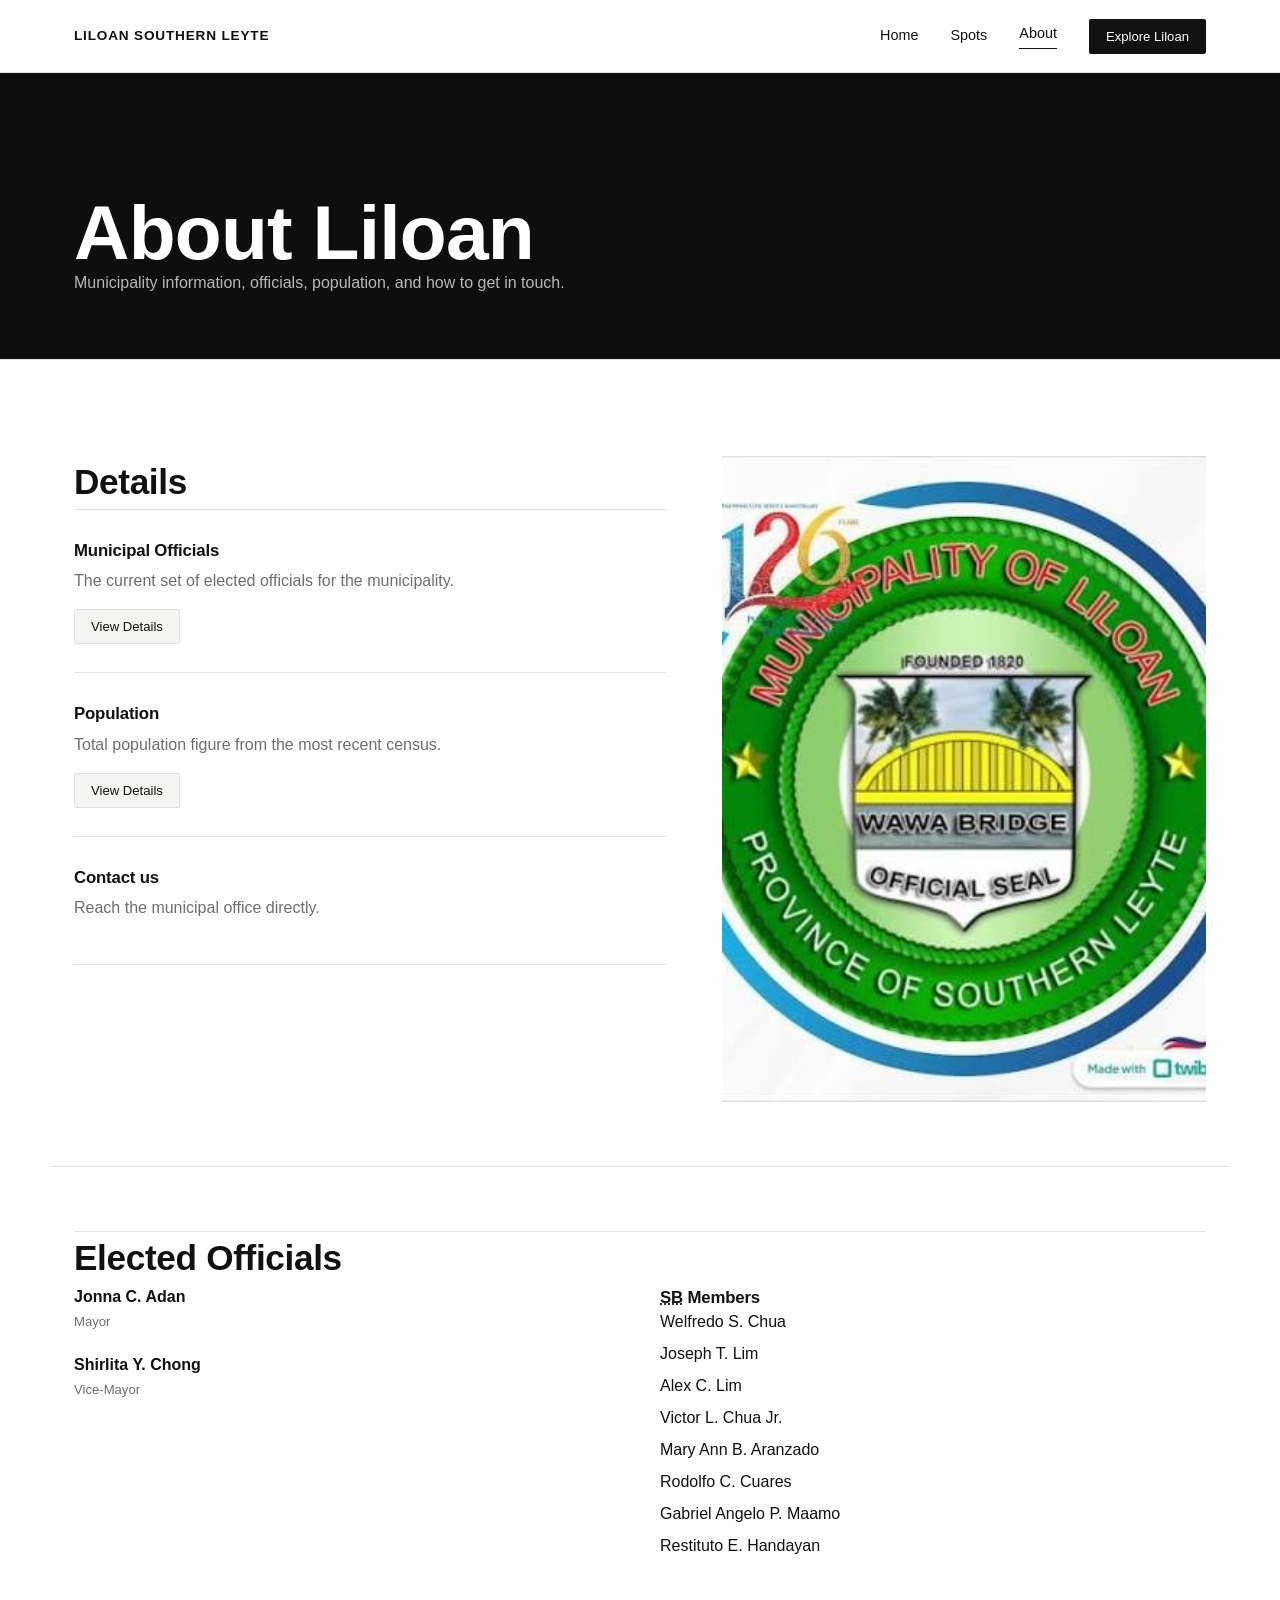
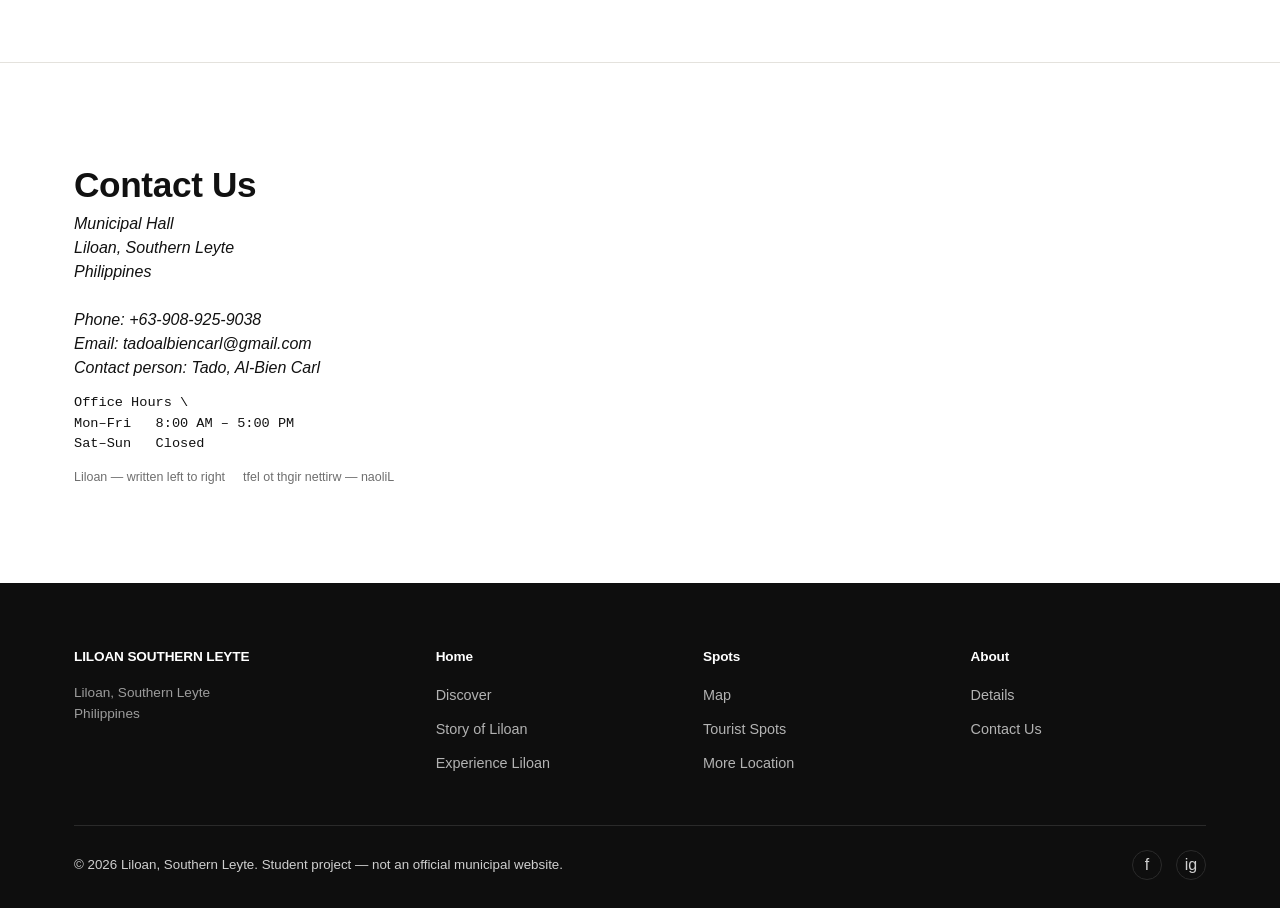
==== about.html @ d49d24f2 "Update About Page" ====
<!DOCTYPE html>
<html lang="en">
<head>
<meta charset="UTF-8">
<meta name="viewport" content="width=device-width, initial-scale=1.0">
<title>About — Liloan, Southern Leyte</title>
<link rel="icon" href="assets/icons/favicon.svg" type="image/svg+xml">
<link rel="stylesheet" href="css/style.css">
</head>
<body>

<header class="site-header">
  <div class="wrap">
    <a href="index.html" class="wordmark" title="Back to homepage">LILOAN SOUTHERN LEYTE</a>
    <button class="nav-toggle" id="navToggle" aria-label="Toggle menu" aria-expanded="false">
      <span></span><span></span><span></span>
    </button>
    <nav class="main-nav" id="mainNav">
      <a href="index.html" title="Home">Home</a>
      <a href="map.html" title="Spots">Spots</a>
      <a href="about.html" aria-current="page" title="About Liloan">About</a>
      <button class="btn btn-primary btn-sm" onclick="location.href='map.html'">Explore Liloan</button>
    </nav>
  </div>
</header>

<section class="page-hero">
  <div class="wrap">
    <h1>About Liloan</h1>
    <p>Municipality information, officials, population, and how to get in touch.</p>
  </div>
</section>

<!-- ============================= DETAILS ============================= -->
<section id="details">
  <div class="wrap about-intro">
    <div>
      <h2>Details</h2>

      <div class="about-choice">
        <h3>Municipal Officials</h3>
        <p>The current set of elected officials for the municipality.</p>
        <button class="btn btn-secondary btn-sm" data-panel-btn="officials">View Details</button>
      </div>

      <div class="about-choice">
        <h3>Population</h3>
        <p>Total population figure from the most recent census.</p>
        <button class="btn btn-secondary btn-sm" data-panel-btn="population">View Details</button>
      </div>

      <div class="about-choice">
        <h3><a href="#contact" title="Jump to contact section">Contact us</a></h3>
        <p>Reach the municipal office directly.</p>
      </div>
    </div>

    <!-- Municipal logo/photo placeholder — do not treat as final artwork -->
    <div class="about-photo">
      <img src="assets/images/about/Municipal_logo.jpg" alt="Municipal logo of Liloan, Southern Leyte" width="400" height="400">
    </div>
  </div>

  <!-- ---- Municipal Officials panel ---- -->
  <div class="wrap detail-panel is-visible" id="panel-officials">
    <hr class="divider" style="margin-top:0;">
    <h2>Elected Officials</h2>
    <div class="officials-grid">
      <div>
        <div class="official">
          <strong>Jonna C. Adan</strong>
          <span>Mayor</span>
        </div>
        <div class="official">
          <strong>Shirlita Y. Chong</strong>
          <span>Vice-Mayor</span>
        </div>
      </div>
      <div>
        <h3><abbr title="Sangguniang Bayan">SB</abbr> Members</h3>
        <ul class="sb-list">
          <li>Welfredo S. Chua</li>
          <li>Joseph T. Lim</li>
          <li>Alex C. Lim</li>
          <li>Victor L. Chua Jr.</li>
          <li>Mary Ann B. Aranzado</li>
          <li>Rodolfo C. Cuares</li>
          <li>Gabriel Angelo P. Maamo</li>
          <li>Restituto E. Handayan</li>
        </ul>
      </div>
    </div>
  </div>

  <!-- ---- Population panel ---- -->
  <div class="wrap detail-panel" id="panel-population">
    <hr class="divider" style="margin-top:0;">
    <h2>Population</h2>
    <table class="population-table">
      <thead>
        <tr><th>Figure</th><th>Value</th><th>Reference Year</th></tr>
      </thead>
      <tbody>
        <tr>
          <td><del>Total residents</del> <ins>Total population</ins></td>
          <td><strong>24,800</strong><sup>1</sup></td>
          <td><mark>2020 Census</mark></td>
        </tr>
      </tbody>
    </table>
    <p><small>1. Barangay-level breakdown to be added once supplied. Source: <cite>Philippine Statistics Authority</cite>.</small></p>
  </div>
</section>

<!-- ============================= CONTACT US ============================= -->
<section id="contact">
  <div class="wrap">
    <h2>Contact Us</h2>
    <div class="contact-grid">
      <div>
        <address>
          Municipal Hall<br>
          Liloan, Southern Leyte<br>
          Philippines<br><br>
          Phone: +63-908-925-9038<br>
          Email: tadoalbiencarl@gmail.com<br>
          Contact person: Tado, Al-Bien Carl
        </address>

        <pre class="office-hours">Office Hours \
Mon–Fri   8:00 AM – 5:00 PM
Sat–Sun   Closed</pre>

        <p class="bdo-demo">
          <bdo dir="ltr">Liloan — written left to right</bdo>
          <bdo dir="rtl">Liloan — written right to left</bdo>
        </p>
      </div>
    </div>
  </div>
</section>

<footer class="site-footer">
  <div class="wrap">
    <div class="footer-top">
      <div class="footer-brand">
        <h4>LILOAN SOUTHERN LEYTE</h4>
        <address>Liloan, Southern Leyte<br>Philippines</address>
      </div>
      <div>
        <h4>Home</h4>
        <ul>
          <li><a href="index.html#discover">Discover</a></li>
          <li><a href="index.html#story">Story of Liloan</a></li>
          <li><a href="index.html#experience">Experience Liloan</a></li>
        </ul>
      </div>
      <div>
        <h4>Spots</h4>
        <ul>
          <li><a href="map.html">Map</a></li>
          <li><a href="map.html#tourist-spots">Tourist Spots</a></li>
          <li><a href="map.html#must-visit">More Location</a></li>
        </ul>
      </div>
      <div>
        <h4>About</h4>
        <ul>
          <li><a href="about.html#details">Details</a></li>
          <li><a href="about.html#contact">Contact Us</a></li>
        </ul>
      </div>
    </div>
    <div class="footer-bottom">
      <small>&copy; 2026 Liloan, Southern Leyte. Student project — not an official municipal website.</small>
      <div class="social-row">
        <a href="https://facebook.com" target="_blank" title="Facebook (placeholder link)">f</a>
        <a href="https://instagram.com" target="_blank" title="Instagram (placeholder link)">ig</a>
      </div>
    </div>
  </div>
</footer>

<script>
  var navToggle = document.getElementById('navToggle');
  var mainNav = document.getElementById('mainNav');
  navToggle.addEventListener('click', function () {
    var open = mainNav.classList.toggle('is-open');
    navToggle.setAttribute('aria-expanded', open);
  });

  // Municipal Officials / Population buttons swap which panel is visible.
  var panels = {
    officials: document.getElementById('panel-officials'),
    population: document.getElementById('panel-population')
  };
  document.querySelectorAll('[data-panel-btn]').forEach(function (btn) {
    btn.addEventListener('click', function () {
      var target = btn.getAttribute('data-panel-btn');
      Object.keys(panels).forEach(function (key) {
        panels[key].classList.toggle('is-visible', key === target);
      });
      panels[target].scrollIntoView({ behavior: 'smooth', block: 'start' });
    });
  });
</script>
</body>
</html>
---- css/style.css ----
/* ==========================================================================
   LILOAN, SOUTHERN LEYTE — shared stylesheet
   One file used by index.html, map.html and about.html.
   ========================================================================== */

/* ---- Design tokens ------------------------------------------------------ */
:root {
  --ink: #111111;        /* primary text / black buttons */
  --ink-soft: #3a3a3a;    /* secondary headings on dark */
  --muted: #6e6e6e;       /* body copy on light */
  --paper: #ffffff;       /* page background */
  --panel: #f4f4f2;       /* soft light panel background */
  --line: #e4e2dd;        /* hairline borders/dividers */
  --dark: #0e0e0e;        /* footer / dark sections */
  --dark-line: #2a2a2a;   /* borders on dark sections */

  --font: -apple-system, "Segoe UI", "Helvetica Neue", Helvetica, Arial, sans-serif;

  --container: 1180px;
  --gap: 24px;
  --radius: 2px;
}

/* ---- Reset --------------------------------------------------------------- */
* { box-sizing: border-box; }
html { scroll-behavior: smooth; }
body {
  margin: 0;
  font-family: var(--font);
  color: var(--ink);
  background: var(--paper);
  line-height: 1.5;
  -webkit-font-smoothing: antialiased;
}
img { max-width: 100%; display: block; }
a { color: inherit; text-decoration: none; }
ul { list-style: none; margin: 0; padding: 0; }
button { font-family: inherit; cursor: pointer; }

.wrap {
  max-width: var(--container);
  margin: 0 auto;
  padding: 0 24px;
}

/* ---- Typography ----------------------------------------------------------- */
h1, h2, h3, h4, h5, h6 { margin: 0; font-weight: 700; letter-spacing: -0.01em; }
h1 { font-size: clamp(2.6rem, 6vw, 5rem); line-height: 1.02; }
h2 { font-size: clamp(1.6rem, 3vw, 2.2rem); }
h3 { font-size: 1.05rem; }
p { margin: 0 0 1em; color: var(--muted); }
p:last-child { margin-bottom: 0; }
.eyebrow { font-size: 0.8rem; color: var(--muted); margin: 0 0 6px; }

/* ---- Buttons --------------------------------------------------------------- */
.btn {
  display: inline-flex;
  align-items: center;
  justify-content: center;
  padding: 12px 22px;
  font-size: 0.9rem;
  border-radius: var(--radius);
  border: 1px solid var(--ink);
  background: none;
  transition: opacity 0.2s ease, transform 0.15s ease;
}
.btn:hover { opacity: 0.75; }
.btn:active { transform: scale(0.98); }
.btn-primary { background: var(--ink); color: var(--paper); }
.btn-secondary { background: var(--panel); color: var(--ink); border-color: var(--line); }
.btn-outline { background: transparent; color: var(--paper); border-color: var(--paper); }
.btn-sm { padding: 9px 16px; font-size: 0.82rem; }

/* ---- Header / nav ----------------------------------------------------------- */
.site-header {
  position: sticky;
  top: 0;
  z-index: 50;
  background: rgba(255, 255, 255, 0.92);
  backdrop-filter: blur(6px);
  border-bottom: 1px solid var(--line);
}
.site-header .wrap {
  display: flex;
  align-items: center;
  justify-content: space-between;
  height: 72px;
}
.wordmark {
  font-size: 0.85rem;
  font-weight: 700;
  letter-spacing: 0.06em;
}
.main-nav { display: flex; align-items: center; gap: 32px; }
.main-nav a { font-size: 0.9rem; }
.main-nav a[aria-current="page"] { border-bottom: 1px solid var(--ink); padding-bottom: 3px; }
.nav-toggle {
  display: none;
  border: none;
  background: none;
  padding: 6px;
}
.nav-toggle span {
  display: block;
  width: 22px;
  height: 2px;
  background: var(--ink);
  margin: 5px 0;
}

/* ---- Hero (Home) ------------------------------------------------------------- */
.hero {
  position: relative;
  height: 86vh;
  min-height: 460px;
  overflow: hidden;
  background: #d8d5cc;
}
.hero picture, .hero img {
  width: 100%;
  height: 100%;
  object-fit: cover;
  animation: hero-pan 18s ease-in-out infinite alternate;
}
@keyframes hero-pan {
  from { transform: scale(1.04) translate(0, 0); }
  to   { transform: scale(1.12) translate(-1.5%, -1%); }
}
@media (prefers-reduced-motion: reduce) {
  .hero img { animation: none; }
}
.hero-copy {
  position: absolute;
  left: 0;
  right: 0;
  bottom: 48px;
  padding: 0 24px;
}
.hero-copy h1 {
  color: #111;
  text-shadow: 0 2px 24px rgba(255, 255, 255, 0.35);
}
.hero-hall-note {
  color: var(--muted);
  font-size: 0.8rem;
  margin-top: 8px;
}

/* ---- Section spacing --------------------------------------------------------- */
section { padding: 96px 0; }
section + section { border-top: 1px solid var(--line); }
.section-head { margin-bottom: 48px; max-width: 640px; }

/* ---- Discover Liloan (independent galleries) ---------------------------------- */
.discover-grid {
  display: grid;
  grid-template-columns: repeat(3, 1fr);
  gap: var(--gap);
}
.gallery {
  display: flex;
  flex-direction: column;
}
.gallery-frame {
  position: relative;
  aspect-ratio: 4 / 5;
  overflow: hidden;
  background: var(--panel);
}
.gallery-frame img {
  position: absolute;
  inset: 0;
  width: 100%;
  height: 100%;
  object-fit: cover;
  opacity: 0;
  transition: opacity 0.6s ease;
}
.gallery-frame img.is-active { opacity: 1; }
.gallery h3 { margin-top: 16px; }
.gallery p { margin-top: 4px; font-size: 0.92rem; }

/* ---- Story of Liloan ------------------------------------------------------------ */
.story-grid {
  display: grid;
  grid-template-columns: 1fr 1fr;
  gap: 64px;
  align-items: center;
}
.story-photo { aspect-ratio: 4 / 5; overflow: hidden; background: var(--panel); }
.story-photo a { display: block; width: 100%; height: 100%; }
.story-photo img { width: 100%; height: 100%; object-fit: cover; transition: transform 0.5s ease; }
.story-photo a:hover img { transform: scale(1.05); }
#story p a { text-decoration: underline; text-underline-offset: 3px; white-space: nowrap; }
#story p a:hover { color: var(--muted); }

/* ---- Experience Liloan (crossfade + hover zoom) --------------------------------- */
.experience-grid {
  display: grid;
  grid-template-columns: 1fr 1fr;
  gap: var(--gap);
}
.experience-card { display: flex; flex-direction: column; }
.experience-frame {
  position: relative;
  aspect-ratio: 5 / 4;
  overflow: hidden;
  background: var(--panel);
}
.experience-frame img {
  position: absolute;
  inset: 0;
  width: 100%;
  height: 100%;
  object-fit: cover;
  opacity: 0;
  transition: opacity 1.2s ease, transform 0.5s ease;
}
.experience-frame img.is-active { opacity: 1; }
.experience-frame:hover img.is-active { transform: scale(1.06); }
.experience-card h3 { margin-top: 16px; }
.experience-card p { margin-top: 4px; font-size: 0.92rem; }

/* ---- Voices of Liloan -------------------------------------------------------------- */
.voices-grid {
  display: grid;
  grid-template-columns: repeat(3, 1fr);
  gap: var(--gap);
}
.voice-card {
  padding: 28px;
  background: var(--panel);
  display: flex;
  flex-direction: column;
  gap: 16px;
}
.voice-card blockquote { margin: 0; font-size: 1.1rem; }
.voice-meta { display: flex; align-items: center; gap: 10px; }
.voice-meta .dot {
  width: 34px; height: 34px; border-radius: 50%;
  background: var(--ink); flex-shrink: 0;
}
.voice-meta strong { display: block; font-size: 0.85rem; }
.voice-meta span { font-size: 0.78rem; color: var(--muted); }

/* ---- Final CTA -------------------------------------------------------------------- */
.cta {
  background: var(--panel);
  display: flex;
  align-items: center;
  justify-content: space-between;
  gap: 24px;
  flex-wrap: wrap;
}
.cta-actions { display: flex; gap: 12px; }

/* ---- Footer ------------------------------------------------------------------------ */
.site-footer {
  background: var(--dark);
  color: #cfcfcf;
  padding: 64px 0 28px;
}
.footer-top {
  display: grid;
  grid-template-columns: 1.4fr repeat(3, 1fr);
  gap: 32px;
  padding-bottom: 40px;
  border-bottom: 1px solid var(--dark-line);
}
.footer-top h4 { color: #fff; font-size: 0.85rem; margin-bottom: 16px; }
.footer-top ul li { margin-bottom: 10px; }
.footer-top a { color: #b3b3b3; font-size: 0.9rem; }
.footer-top a:hover { color: #fff; }
.footer-brand address { font-style: normal; color: #9c9c9c; font-size: 0.85rem; }
.footer-bottom {
  display: flex;
  align-items: center;
  justify-content: space-between;
  padding-top: 24px;
  flex-wrap: wrap;
  gap: 12px;
}
.social-row { display: flex; gap: 14px; }
.social-row a {
  width: 30px; height: 30px;
  border: 1px solid var(--dark-line);
  border-radius: 50%;
  display: flex; align-items: center; justify-content: center;
}
.flag-credit { display: inline-flex; align-items: center; gap: 6px; }
.flag-credit img { width: 16px; height: auto; border: 1px solid var(--dark-line); }

/* ---- Page hero banner (Map / About) -------------------------------------------------- */
.page-hero {
  position: relative;
  padding: 120px 0 64px;
  background: var(--dark);
  color: #fff;
}
.page-hero p { color: #b8b8b8; max-width: 560px; }

/* ---- Interactive hometown image map ---------------------------------------------------- */
.map-figure {
  position: relative;
  max-width: 900px;
  margin: 0 auto;
  background: var(--panel);
}
.map-figure img { width: 100%; height: auto; }
.map-figure area { cursor: pointer; }

/* Black location-pin icon (teardrop with a white center dot),
   drawn as an inline SVG data-URI so no extra image file is
   needed. Anchored so the TIP of the pin sits exactly on the
   left/top percentage coordinate set inline on each pin in map.html. */
.map-pin {
  position: absolute;
  width: 22px;
  height: 30px;
  transform: translate(-50%, -100%);
  background-image: url("data:image/svg+xml;utf8,<svg xmlns='http://www.w3.org/2000/svg' viewBox='0 0 24 32'><path d='M12 0C5.4 0 0 5.4 0 12c0 8.5 12 20 12 20s12-11.5 12-20C24 5.4 18.6 0 12 0z' fill='%23111111'/><circle cx='12' cy='12' r='4.5' fill='%23ffffff'/></svg>");
  background-repeat: no-repeat;
  background-size: contain;
  pointer-events: none; /* clicks/hover pass through to the real <area> hotspot */
  transition: transform 0.15s ease;
  filter: drop-shadow(0 1px 1px rgba(0,0,0,0.25));
}
/* Pin "lifts" slightly while its matching <area> is hovered. */
.map-pin.is-active {
  transform: translate(-50%, -100%) scale(1.2);
}

/* The browser's own default focus outline on an <area> is a thin
   dark line, which disappears when it lands on top of our solid
   black pin icon. Override it with a color that stays visible no
   matter what it's sitting on — this is what shows when you Tab
   through the map. */
#liloan-map area:focus {
  outline: 3px solid #ff3b30;
  outline-offset: 1px;
}

/* Floating hover card: follows the cursor, shows the spot's
   photo with its name printed directly on the image (bottom
   caption bar) instead of a plain text bubble. */
.map-tip {
  position: fixed;
  left: 0;
  top: 0;
  pointer-events: none;
  transform: translate(-50%, -130%) scale(0.96);
  opacity: 0;
  transition: opacity 0.15s ease, transform 0.15s ease;
  z-index: 60;
}
.map-tip.is-visible {
  opacity: 1;
  transform: translate(-50%, -140%) scale(1);
}
.map-tip-photo {
  position: relative;
  width: 180px;
  aspect-ratio: 4 / 3;
  overflow: hidden;
  background: var(--paper);
  border: 1px solid var(--ink);
}
.map-tip-photo img {
  width: 100%;
  height: 100%;
  object-fit: cover;
  display: block;
}
.map-tip-name {
  position: absolute;
  left: 0;
  right: 0;
  bottom: 0;
  padding: 8px 10px;
  background: rgba(17, 17, 17, 0.82);
  color: #fff;
  font-size: 0.72rem;
  font-weight: 600;
  letter-spacing: 0.04em;
  text-transform: uppercase;
  line-height: 1.3;
}
/* No real "hover" on touch devices — hide the card there so it
   doesn't get stuck on screen after a tap. */
@media (hover: none) {
  .map-tip { display: none; }
}

.map-hint { text-align: center; font-size: 0.82rem; color: var(--muted); margin-top: 16px; }

/* ---- Tourist spot list (alternating rows) ------------------------------------------------ */
.spot-row {
  display: grid;
  grid-template-columns: 1fr 1fr;
  gap: 48px;
  align-items: center;
  padding: 48px 0;
}
.spot-row:not(:first-child) { border-top: 1px solid var(--line); }
.spot-row:nth-child(even) .spot-photo { order: 2; }
.spot-photo { aspect-ratio: 4 / 3; overflow: hidden; background: var(--panel); }
.spot-photo img { width: 100%; height: 100%; object-fit: cover; }
.spot-actions { display: flex; gap: 10px; margin-top: 20px; }

/* Plain hover zoom on the existing spot photos — no extra markup, just a
   subtle scale-up on the image that's already there in each row. */
.spot-photo img { transition: transform 0.5s ease; }
.spot-photo:hover img { transform: scale(1.06); }

/* ---- Must-visit waveform showcase -----------------------------------------------------
   Center-alignment technique: .wave-track is a flex row with align-items:center, so every
   .wave-item shares the same horizontal centerline automatically regardless of its own
   height — flexbox centers each child on the cross-axis independently of the others.
   Changing --wave-h (height) never moves that shared center. The idle "breathing" motion
   and the hover/focus/tap expansion both use `transform`, which never affects layout, so
   they can never shift the centerline either — only scale visually around it. */
.waveform { padding: 8px 0 4px; }
.wave-track {
  display: flex;
  align-items: center;         /* <- the shared centerline */
  justify-content: center;
  gap: 14px;
  height: 340px;
  padding: 0 4px;
}
.wave-item {
  position: relative;
  flex: 0 1 17%;
  min-width: 70px;
  height: calc(var(--wave-h, 0.6) * 100%);
  border: none;
  padding: 0;
  border-radius: 10px;
  overflow: hidden;
  cursor: pointer;
  background: var(--panel);
  transform: scaleY(1);
  transform-origin: center;    /* grows/shrinks around its own center, never the bottom */
  box-shadow: 0 6px 20px rgba(0, 0, 0, 0.08);
  transition: flex-basis 0.55s cubic-bezier(0.22, 1, 0.36, 1),
              transform 0.45s cubic-bezier(0.22, 1, 0.36, 1),
              box-shadow 0.45s ease;
  animation: wave-breathe 7s ease-in-out infinite;
  animation-delay: var(--wave-delay, 0s);
}
.wave-item img {
  width: 100%;
  height: 100%;
  object-fit: cover;
  display: block;
}

/* Idle "living waveform" motion — purely visual (transform), centerline never moves. */
@keyframes wave-breathe {
  0%, 100% { transform: scaleY(1); }
  50%      { transform: scaleY(1.07); }
}

/* Hover / keyboard focus / tap: the target item widens and its own animation pauses
   so the interactive state reads clearly; the rest of the row recedes slightly. */
.wave-track.has-active .wave-item {
  animation-play-state: paused;
  transform: scaleY(0.92);
  opacity: 0.55;
}
.wave-item.is-active {
  flex-basis: 40%;
  transform: scaleY(1.05) !important;
  opacity: 1 !important;
  box-shadow: 0 14px 34px rgba(0, 0, 0, 0.22);
  z-index: 2;
}

/* Details panel — overlaid on the photo, not a separate block, so the image stays the
   main visual focus. Fades/moves in only for the active item. */
.wave-caption {
  position: absolute;
  left: 0; right: 0; bottom: 0;
  display: flex;
  flex-direction: column;
  gap: 4px;
  padding: 18px 16px 16px;
  background: linear-gradient(to top, rgba(0, 0, 0, 0.82), rgba(0, 0, 0, 0));
  color: #fff;
  text-align: left;
  opacity: 0;
  transform: translateY(10px);
  transition: opacity 0.35s ease, transform 0.35s ease;
  pointer-events: none;
}
.wave-item.is-active .wave-caption {
  opacity: 1;
  transform: translateY(0);
}
.wave-caption strong { font-size: 0.95rem; line-height: 1.25; }
.wave-caption .wave-desc { font-size: 0.78rem; color: #e6e6e3; line-height: 1.4; }
.wave-caption .wave-location { font-size: 0.75rem; color: #cfcfca; }

@media (prefers-reduced-motion: reduce) {
  .wave-item { animation: none; }
}

@media (max-width: 960px) {
  .wave-track { height: 260px; gap: 10px; }
  .wave-item.is-active { flex-basis: 55%; }
}
@media (max-width: 680px) {
  .wave-track {
    height: 220px;
    overflow-x: auto;
    justify-content: flex-start;
    scroll-snap-type: x proximity;
    padding: 0 12px;
  }
  .wave-item { flex: 0 0 30%; min-width: 90px; scroll-snap-align: center; }
  .wave-item.is-active { flex: 0 0 62%; }
  .wave-caption strong { font-size: 0.85rem; }
  .wave-caption .wave-desc { display: none; } /* keep the mobile card compact */
}

/* ---- About page ---------------------------------------------------------------------------- */
.about-intro {
  display: grid;
  grid-template-columns: 1.1fr 0.9fr;
  gap: 56px;
  align-items: start;
}
.about-choice { padding: 28px 0; border-top: 1px solid var(--line); }
.about-choice:last-of-type { border-bottom: 1px solid var(--line); }
.about-choice h3 { margin-bottom: 6px; }
.about-choice p { margin-bottom: 16px; }
.about-photo { aspect-ratio: 3 / 4; overflow: hidden; background: var(--panel); }
.about-photo img { width: 100%; height: 100%; object-fit: cover; }

.detail-panel {
  margin-top: 64px;
  padding-top: 64px;
  border-top: 1px solid var(--line);
  display: none;
}
.detail-panel.is-visible { display: block; }

.officials-grid {
  display: grid;
  grid-template-columns: 1fr 1fr;
  gap: 40px;
}
.official { margin-bottom: 20px; }
.official strong { display: block; }
.official span { font-size: 0.82rem; color: var(--muted); }
.sb-list li { margin-bottom: 8px; }

table.population-table {
  width: 100%;
  border-collapse: collapse;
  margin-top: 24px;
}
.population-table th, .population-table td {
  text-align: left;
  padding: 12px 8px;
  border-bottom: 1px solid var(--line);
  font-size: 0.92rem;
}
.population-table th { color: var(--muted); font-weight: 600; font-size: 0.8rem; }

.contact-grid {
  display: grid;
  grid-template-columns: 1fr 1fr;
  gap: 48px;
}
.contact-form { display: grid; gap: 14px; }
.contact-form input, .contact-form textarea {
  width: 100%;
  padding: 12px 14px;
  border: 1px solid var(--line);
  border-radius: var(--radius);
  font-family: inherit;
  font-size: 0.9rem;
}
.contact-form label { font-size: 0.82rem; color: var(--muted); display: block; margin-bottom: 4px; }
pre.office-hours {
  padding: 0px;
  font-size: 0.85rem;
  font-family: "SFMono-Regular", Consolas, monospace;
  overflow-x: auto;
}
.bdo-demo { font-size: 0.78rem; color: var(--muted); display: flex; gap: 18px; margin-top: 10px; }

/* ---- Utility --------------------------------------------------------------------------------- */
hr.divider { border: none; border-top: 1px solid var(--line); margin: 64px 0 0; }
.text-center { text-align: center; }

/* ---- Responsive ------------------------------------------------------------------------------- */
@media (max-width: 960px) {
  .discover-grid, .voices-grid { grid-template-columns: 1fr 1fr; }
  .story-grid, .experience-grid, .about-intro, .contact-grid, .officials-grid {
    grid-template-columns: 1fr;
  }
  .spot-row { grid-template-columns: 1fr; }
  .spot-row:nth-child(even) .spot-photo { order: 0; }
  .footer-top { grid-template-columns: 1fr 1fr; }
}
@media (max-width: 680px) {
  .main-nav { position: fixed; inset: 72px 0 0 0; background: var(--paper); flex-direction: column; align-items: flex-start; padding: 24px; gap: 20px; transform: translateX(100%); transition: transform 0.25s ease; }
  .main-nav.is-open { transform: translateX(0); }
  .nav-toggle { display: block; }
  .discover-grid, .voices-grid { grid-template-columns: 1fr; }
  section { padding: 64px 0; }
  .footer-top { grid-template-columns: 1fr; gap: 28px; }
  .cta { flex-direction: column; align-items: flex-start; }
}
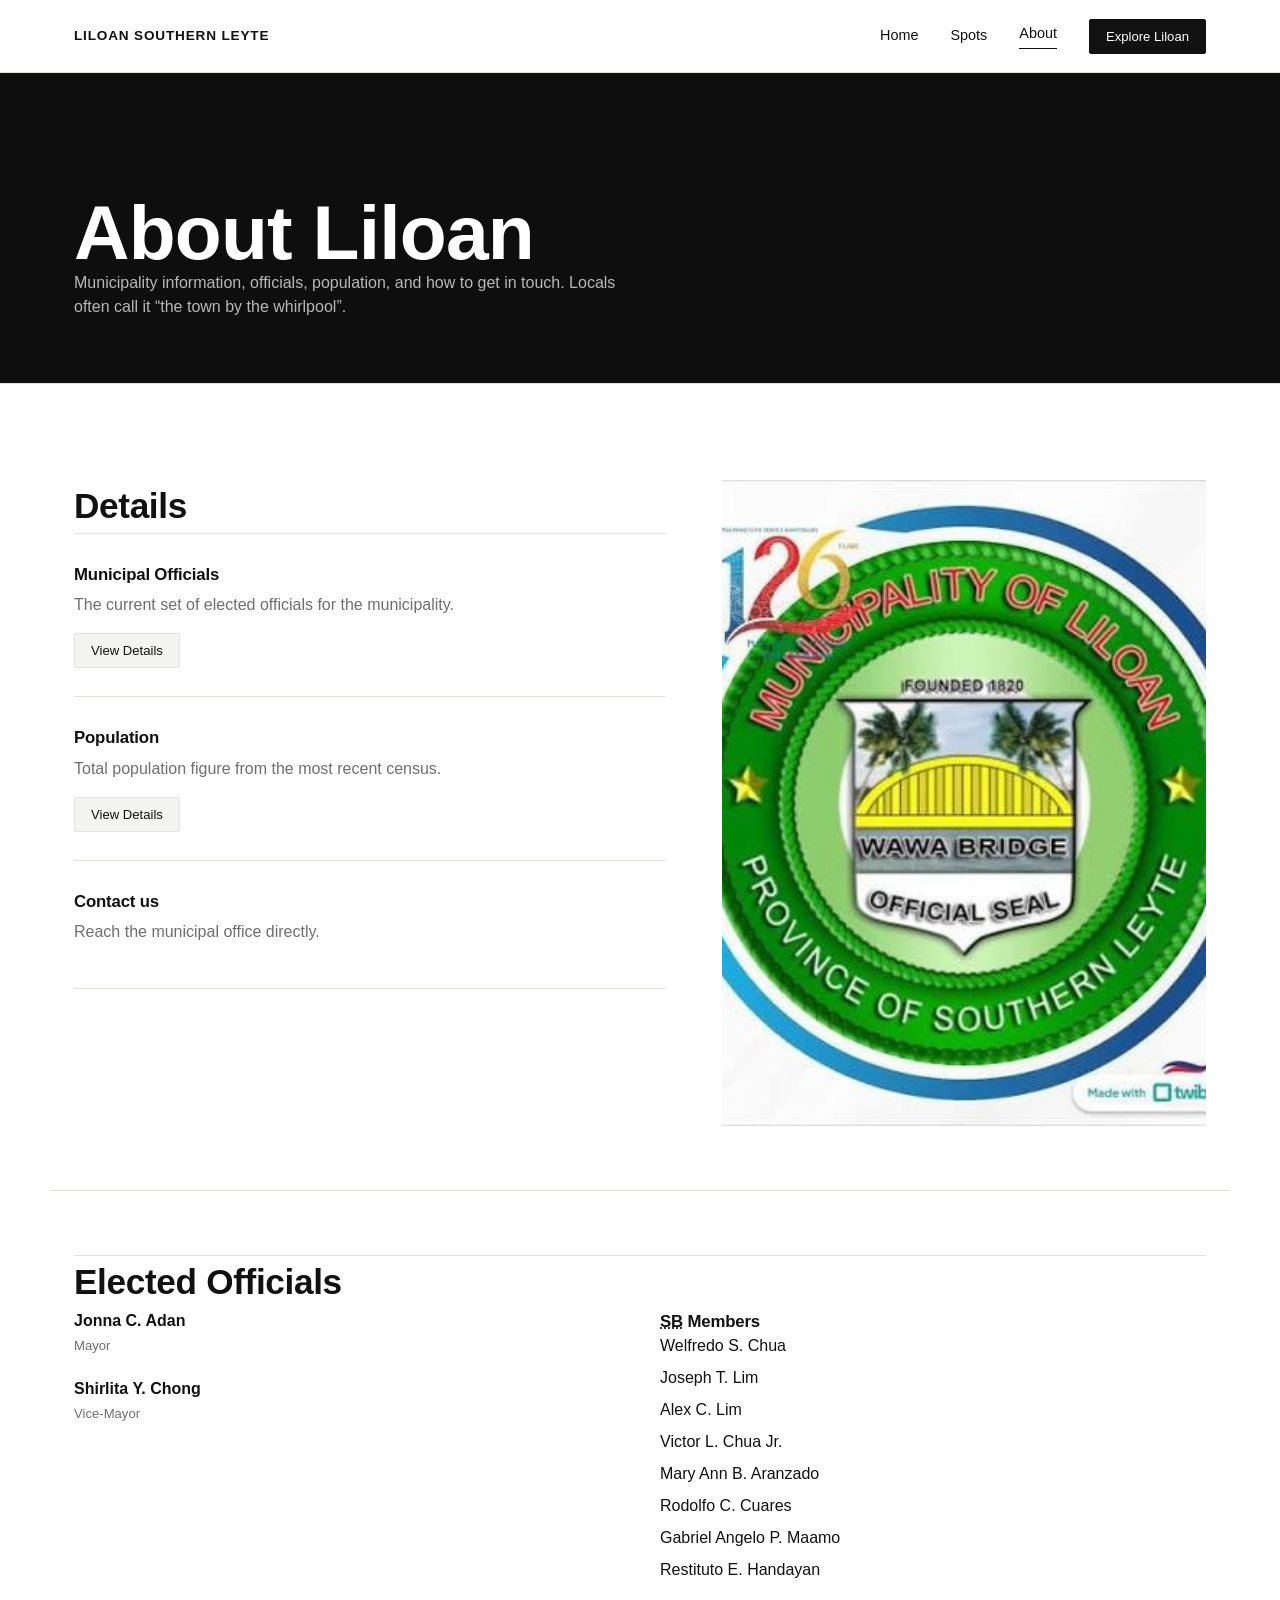
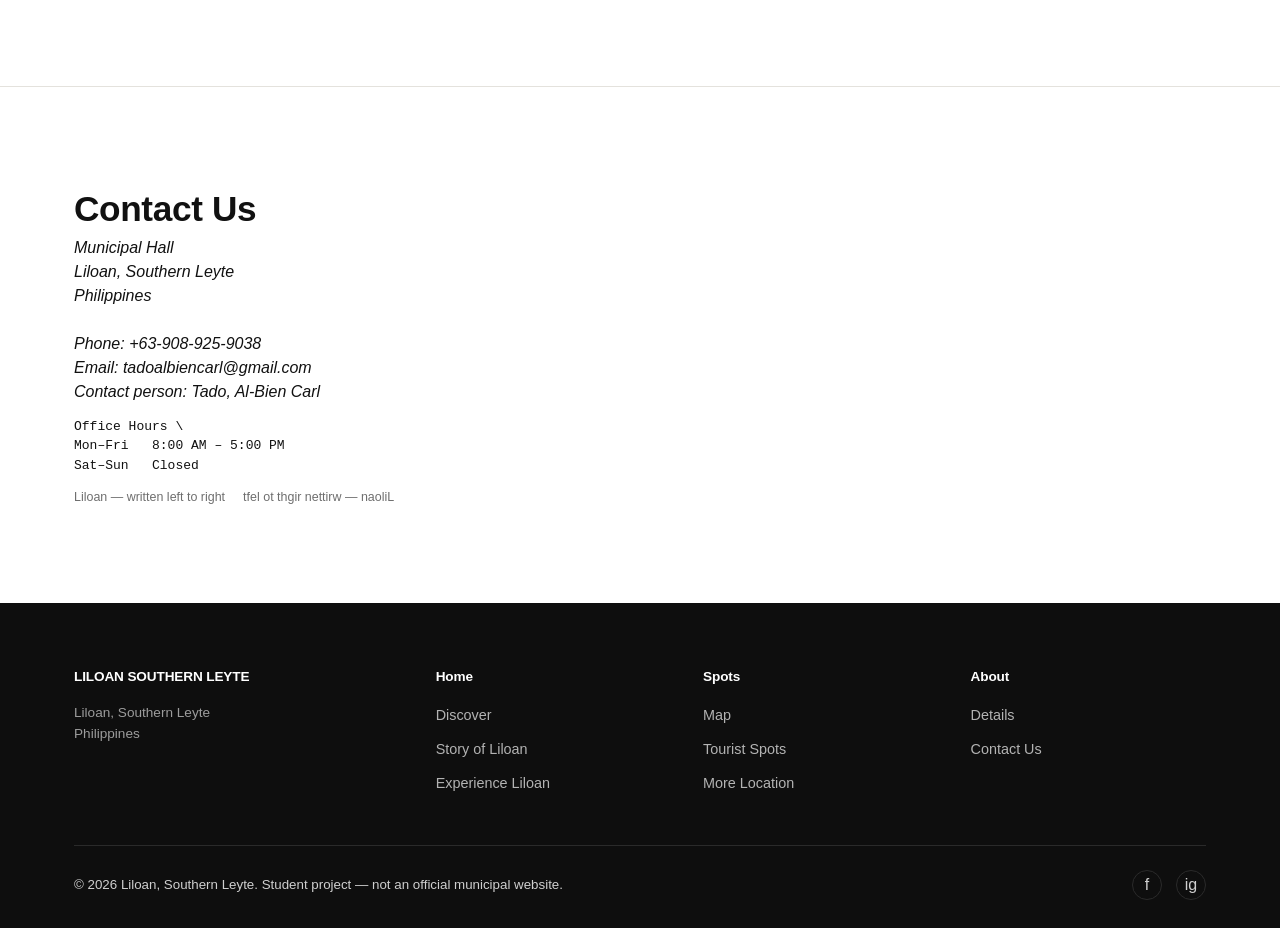
==== commit fd99fa2c: "Updated Webpage" ====
--- a/about.html
+++ b/about.html
@@ -27,8 +27,7 @@
 <section class="page-hero">
   <div class="wrap">
     <h1>About Liloan</h1>
-    <p>Municipality information, officials, population, and how to get in touch.</p>
-  </div>
+<p>Municipality information, officials, population, and how to get in touch. Locals often call it <q>the town by the whirlpool</q>.</p>  </div>
 </section>
 
 <!-- ============================= DETAILS ============================= -->
--- a/css/style.css
+++ b/css/style.css
@@ -568,26 +568,42 @@
 }
 .population-table th { color: var(--muted); font-weight: 600; font-size: 0.8rem; }
 
-.contact-grid {
-  display: grid;
-  grid-template-columns: 1fr 1fr;
-  gap: 48px;
-}
-.contact-form { display: grid; gap: 14px; }
-.contact-form input, .contact-form textarea {
-  width: 100%;
-  padding: 12px 14px;
-  border: 1px solid var(--line);
-  border-radius: var(--radius);
+/* Contact Us — horizontal layout */
+.contact-grid--horizontal {
+  display: flex;
+  flex-wrap: wrap;
+  gap: 2.5rem;
+  align-items: flex-start;
+}
+
+.contact-grid--horizontal .contact-col {
+  flex: 1 1 220px; /* each column grows/shrinks, wraps below ~220px */
+}
+
+.contact-grid--horizontal .contact-col h3 {
+  margin: 0 0 0.5rem;
+  font-size: 1rem;
+  text-transform: uppercase;
+  letter-spacing: 0.03em;
+}
+
+.contact-grid--horizontal address {
+  font-style: italic;
+  line-height: 1.6;
+}
+
+.contact-grid--horizontal .office-hours {
   font-family: inherit;
-  font-size: 0.9rem;
-}
-.contact-form label { font-size: 0.82rem; color: var(--muted); display: block; margin-bottom: 4px; }
-pre.office-hours {
-  padding: 0px;
-  font-size: 0.85rem;
-  font-family: "SFMono-Regular", Consolas, monospace;
-  overflow-x: auto;
+  white-space: pre-line;
+  margin: 0;
+}
+
+/* Stack back to vertical on small screens */
+@media (max-width: 600px) {
+  .contact-grid--horizontal {
+    flex-direction: column;
+    gap: 1.5rem;
+  }
 }
 .bdo-demo { font-size: 0.78rem; color: var(--muted); display: flex; gap: 18px; margin-top: 10px; }
 
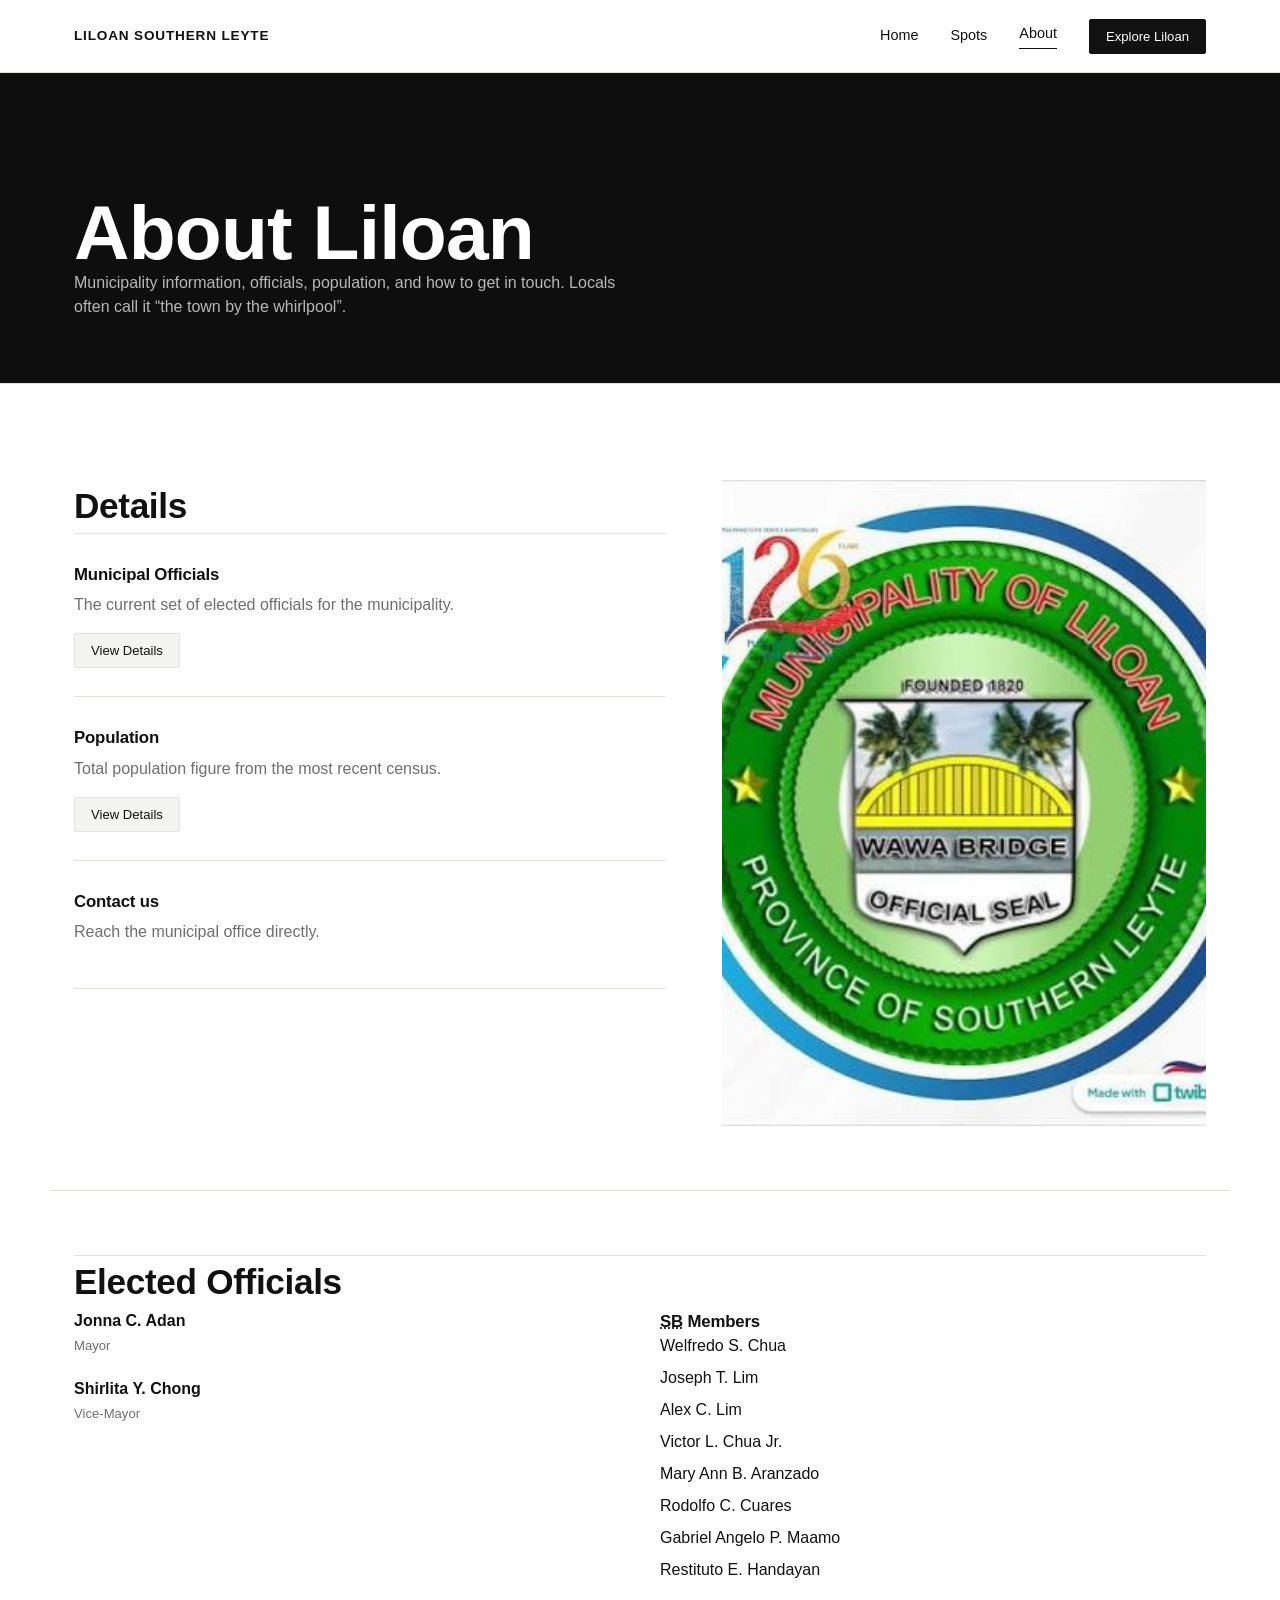
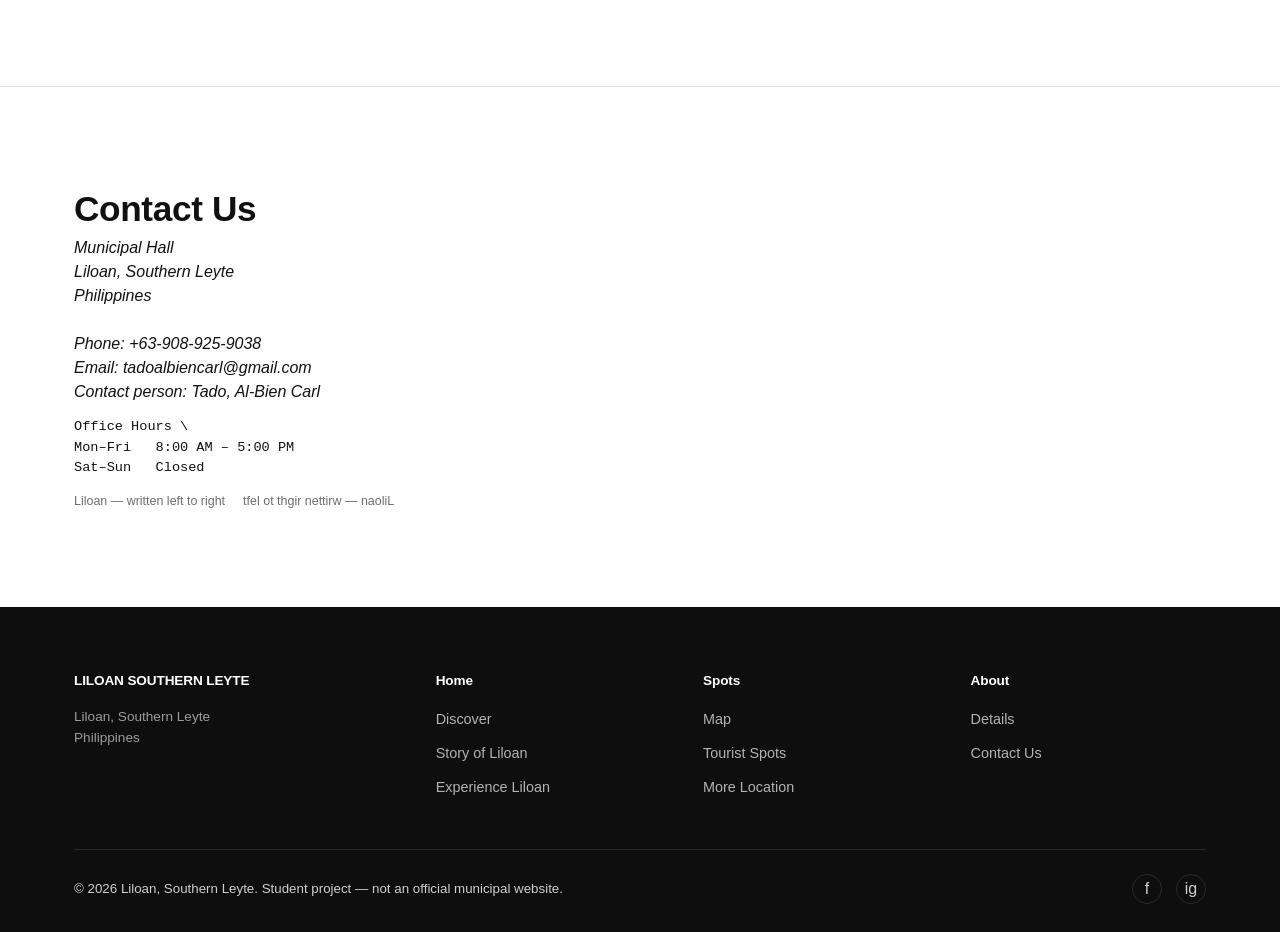
==== commit 89b127ec: "Updated Website" ====
--- a/about.html
+++ b/about.html
@@ -107,8 +107,7 @@
         </tr>
       </tbody>
     </table>
-    <p><small>1. Barangay-level breakdown to be added once supplied. Source: <cite>Philippine Statistics Authority</cite>.</small></p>
-  </div>
+<p title="Note on population data source"><small>1. Barangay-level breakdown to be added once supplied. Source: Philippine Statistics Authority.</small></p>  </div>
 </section>
 
 <!-- ============================= CONTACT US ============================= -->
--- a/css/style.css
+++ b/css/style.css
@@ -568,42 +568,26 @@
 }
 .population-table th { color: var(--muted); font-weight: 600; font-size: 0.8rem; }
 
-/* Contact Us — horizontal layout */
-.contact-grid--horizontal {
-  display: flex;
-  flex-wrap: wrap;
-  gap: 2.5rem;
-  align-items: flex-start;
-}
-
-.contact-grid--horizontal .contact-col {
-  flex: 1 1 220px; /* each column grows/shrinks, wraps below ~220px */
-}
-
-.contact-grid--horizontal .contact-col h3 {
-  margin: 0 0 0.5rem;
-  font-size: 1rem;
-  text-transform: uppercase;
-  letter-spacing: 0.03em;
-}
-
-.contact-grid--horizontal address {
-  font-style: italic;
-  line-height: 1.6;
-}
-
-.contact-grid--horizontal .office-hours {
+.contact-grid {
+  display: grid;
+  grid-template-columns: 1fr 1fr;
+  gap: 48px;
+}
+.contact-form { display: grid; gap: 14px; }
+.contact-form input, .contact-form textarea {
+  width: 100%;
+  padding: 12px 14px;
+  border: 1px solid var(--line);
+  border-radius: var(--radius);
   font-family: inherit;
-  white-space: pre-line;
-  margin: 0;
-}
-
-/* Stack back to vertical on small screens */
-@media (max-width: 600px) {
-  .contact-grid--horizontal {
-    flex-direction: column;
-    gap: 1.5rem;
-  }
+  font-size: 0.9rem;
+}
+.contact-form label { font-size: 0.82rem; color: var(--muted); display: block; margin-bottom: 4px; }
+pre.office-hours {
+  padding: 0px;
+  font-size: 0.85rem;
+  font-family: "SFMono-Regular", Consolas, monospace;
+  overflow-x: auto;
 }
 .bdo-demo { font-size: 0.78rem; color: var(--muted); display: flex; gap: 18px; margin-top: 10px; }
 
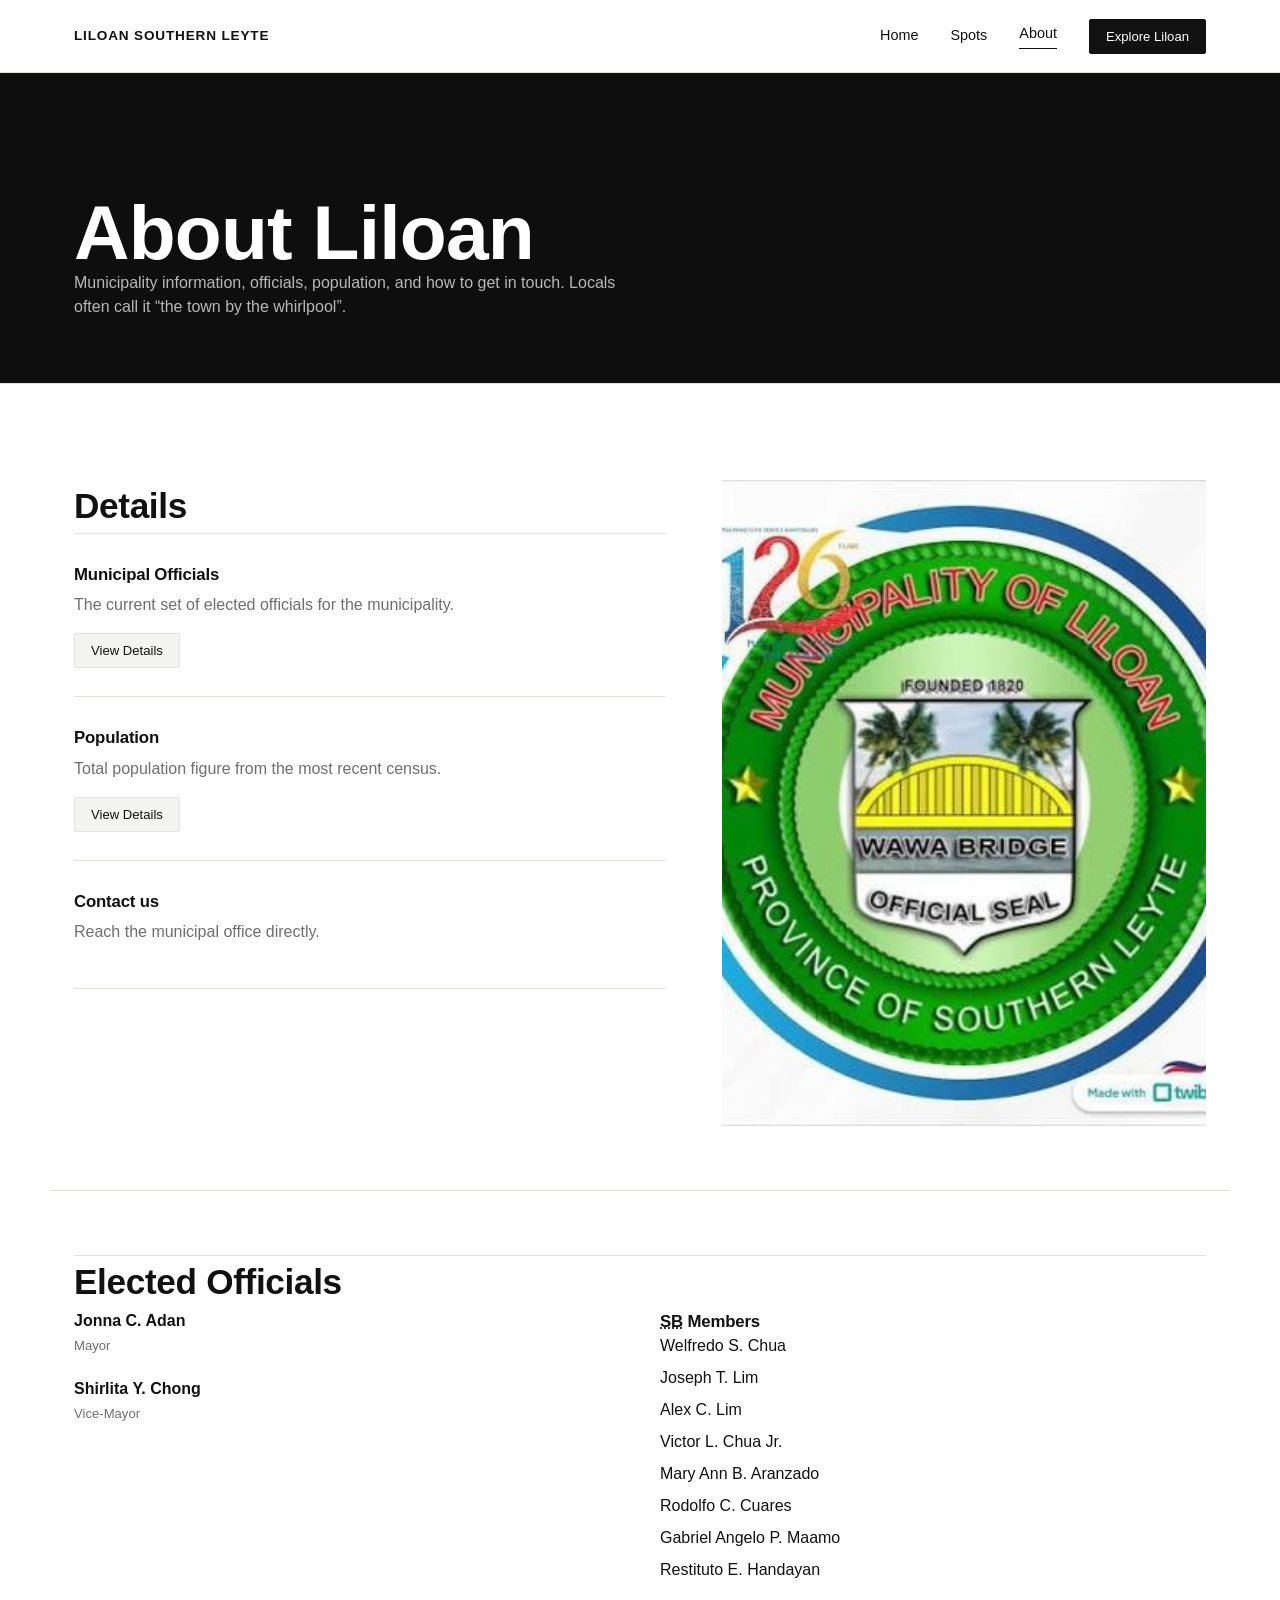
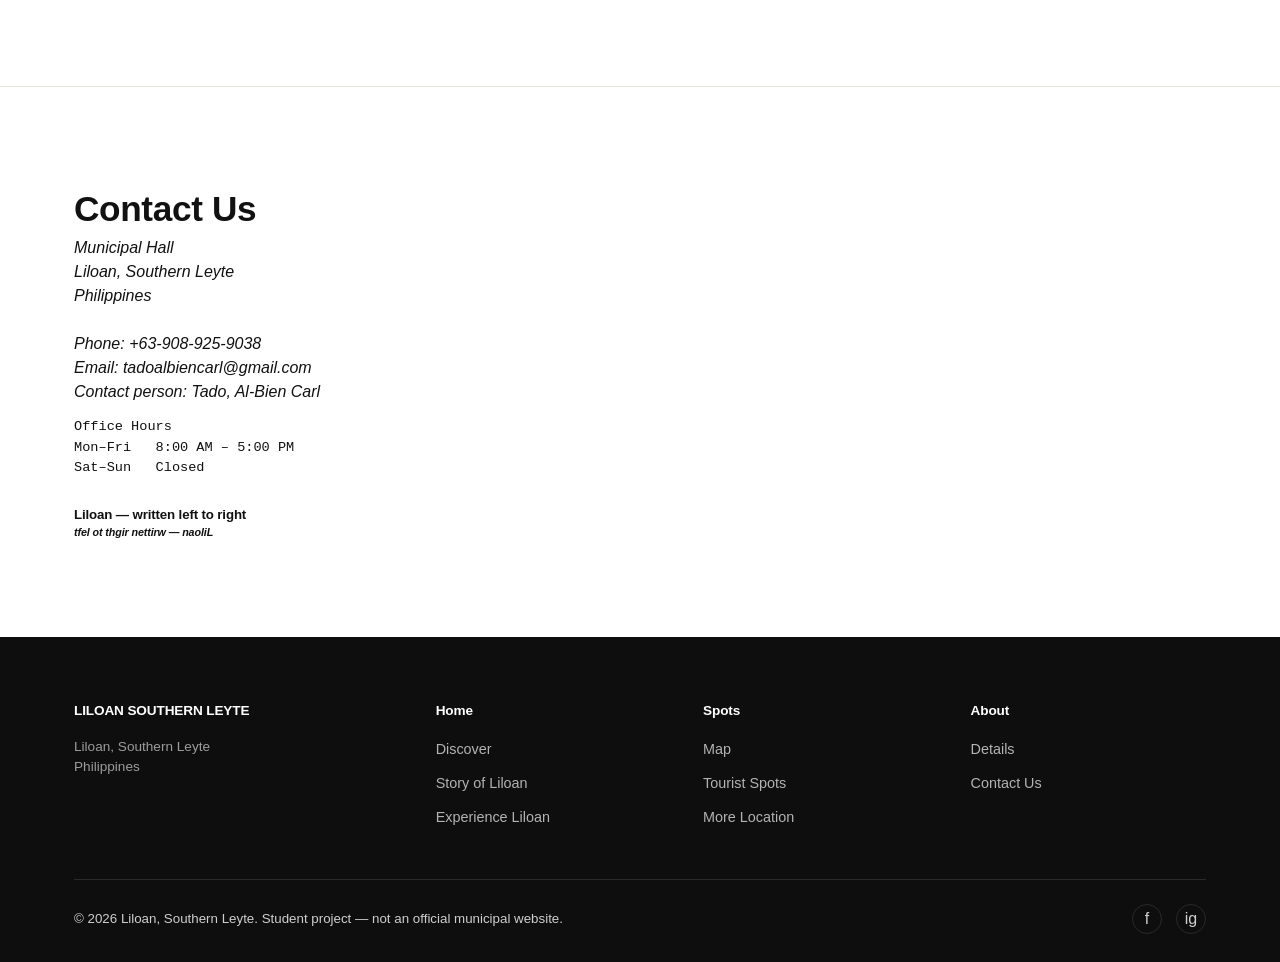
==== commit 8c7fab7f: "Updated Website" ====
--- a/about.html
+++ b/about.html
@@ -6,6 +6,37 @@
 <title>About — Liloan, Southern Leyte</title>
 <link rel="icon" href="assets/icons/favicon.svg" type="image/svg+xml">
 <link rel="stylesheet" href="css/style.css">
+<style>
+    /* Button Hover Effect */
+        button,
+        .btn,
+        .button {
+            cursor: pointer;
+            transition:
+                background-color 0.25s ease,
+                color 0.25s ease,
+                transform 0.25s ease,
+                box-shadow 0.25s ease;
+        }
+
+        /* Hover */
+        button:hover,
+        .btn:hover,
+        .button:hover {
+            background-color: #002be9;
+            color: #ffffff;
+            transform: translateY(-2px);
+            box-shadow: 0 6px 15px rgba(244, 197, 66, 0.35);
+        }
+
+        /* Click / Active */
+        button:active,
+        .btn:active,
+        .button:active {
+            transform: translateY(0);
+            box-shadow: 0 2px 6px rgba(244, 197, 66, 0.25);
+        }
+</style>
 </head>
 <body>
 
@@ -107,8 +138,7 @@
         </tr>
       </tbody>
     </table>
-<p title="Note on population data source"><small>1. Barangay-level breakdown to be added once supplied. Source: Philippine Statistics Authority.</small></p>  </div>
-</section>
+  <p title="Note on population data source"><small>1. Barangay-level breakdown to be added once supplied. Source: <cite>Philippine Statistics Authority.</cite></small></p></div></section>
 
 <!-- ============================= CONTACT US ============================= -->
 <section id="contact">
@@ -125,13 +155,13 @@
           Contact person: Tado, Al-Bien Carl
         </address>
 
-        <pre class="office-hours">Office Hours \
+        <pre class="office-hours">Office Hours
 Mon–Fri   8:00 AM – 5:00 PM
 Sat–Sun   Closed</pre>
 
         <p class="bdo-demo">
-          <bdo dir="ltr">Liloan — written left to right</bdo>
-          <bdo dir="rtl">Liloan — written right to left</bdo>
+          <h5><bdo dir="ltr">Liloan — written left to right</bdo></h5>
+          <h6 style="font-style:italic"><bdo dir="rtl">Liloan — written right to left</bdo></h6>
         </p>
       </div>
     </div>
@@ -172,8 +202,8 @@
     <div class="footer-bottom">
       <small>&copy; 2026 Liloan, Southern Leyte. Student project — not an official municipal website.</small>
       <div class="social-row">
-        <a href="https://facebook.com" target="_blank" title="Facebook (placeholder link)">f</a>
-        <a href="https://instagram.com" target="_blank" title="Instagram (placeholder link)">ig</a>
+        <a href="https://www.facebook.com/albiencarl.tado" target="_blank" title="Facebook (placeholder link)">f</a>
+        <a href="https://www.instagram.com/it.s_m.e_t.a.d.o/" target="_blank" title="Instagram (placeholder link)">ig</a>
       </div>
     </div>
   </div>
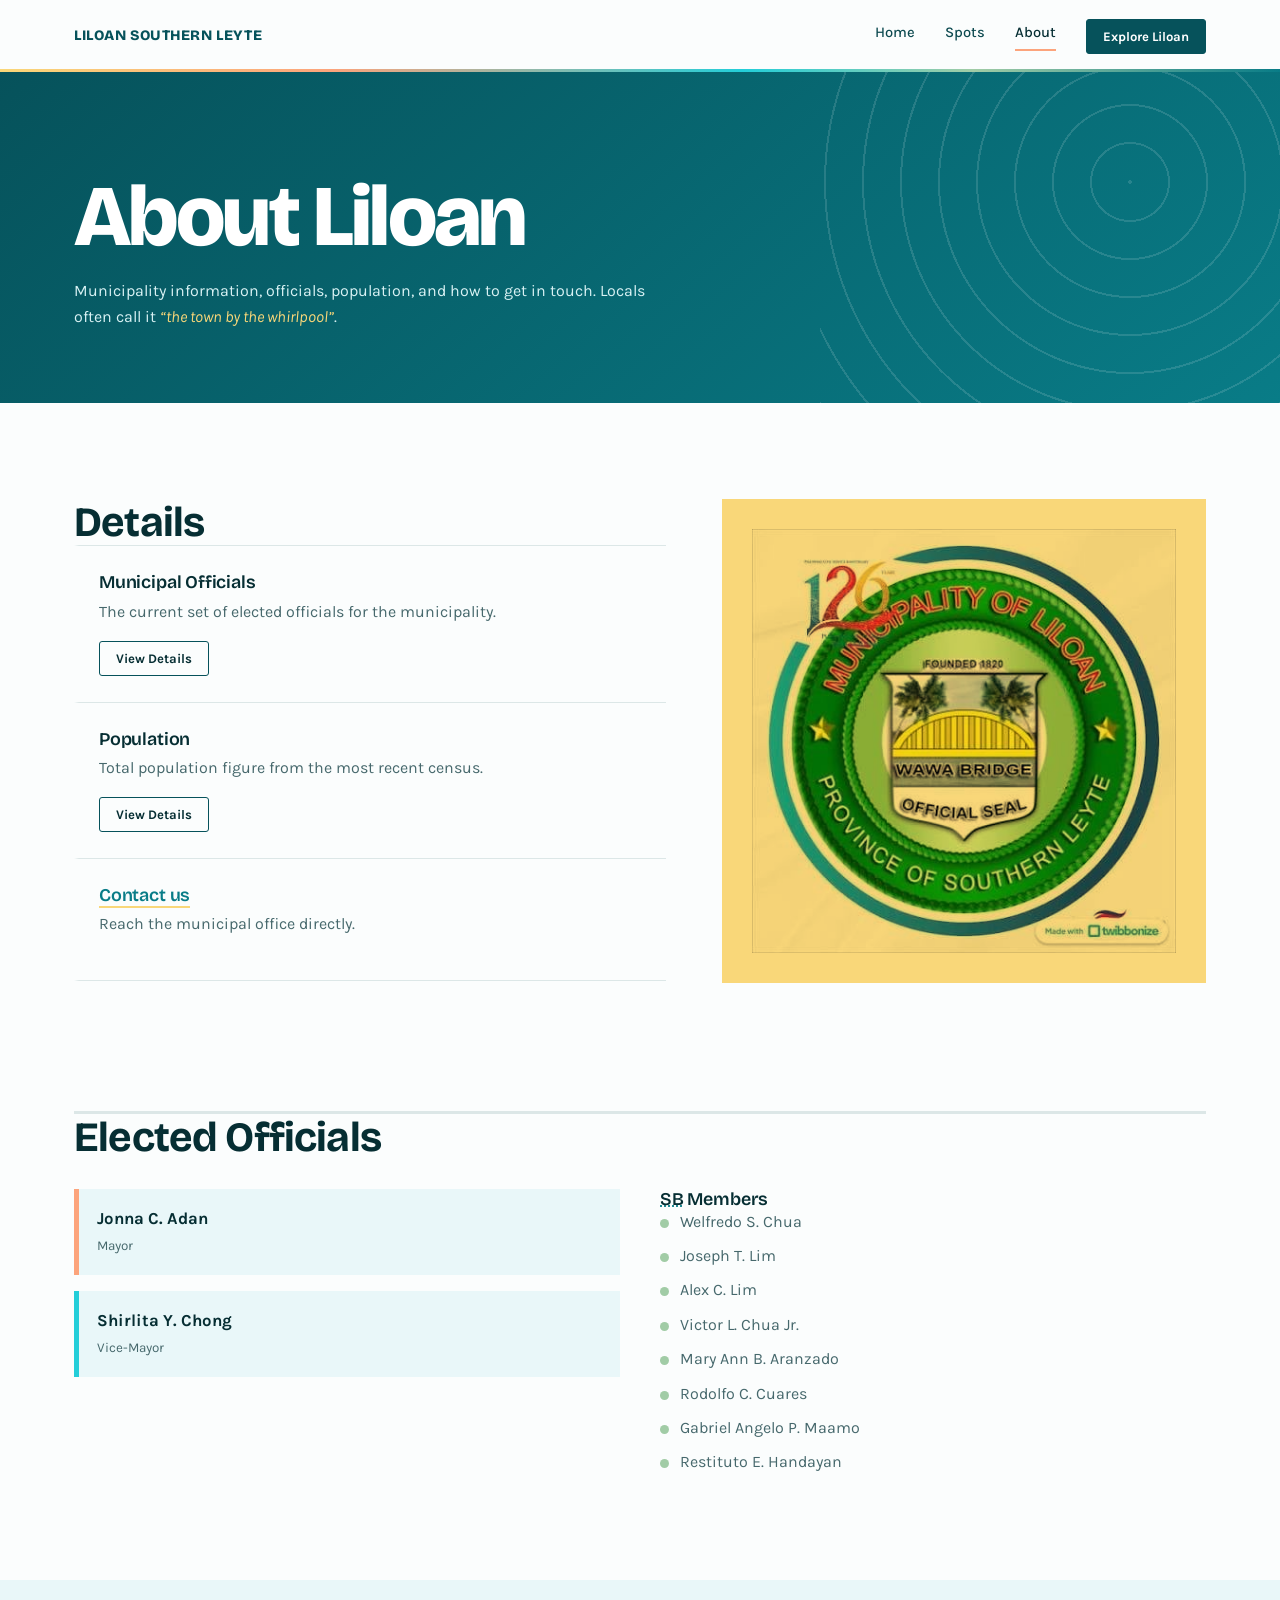
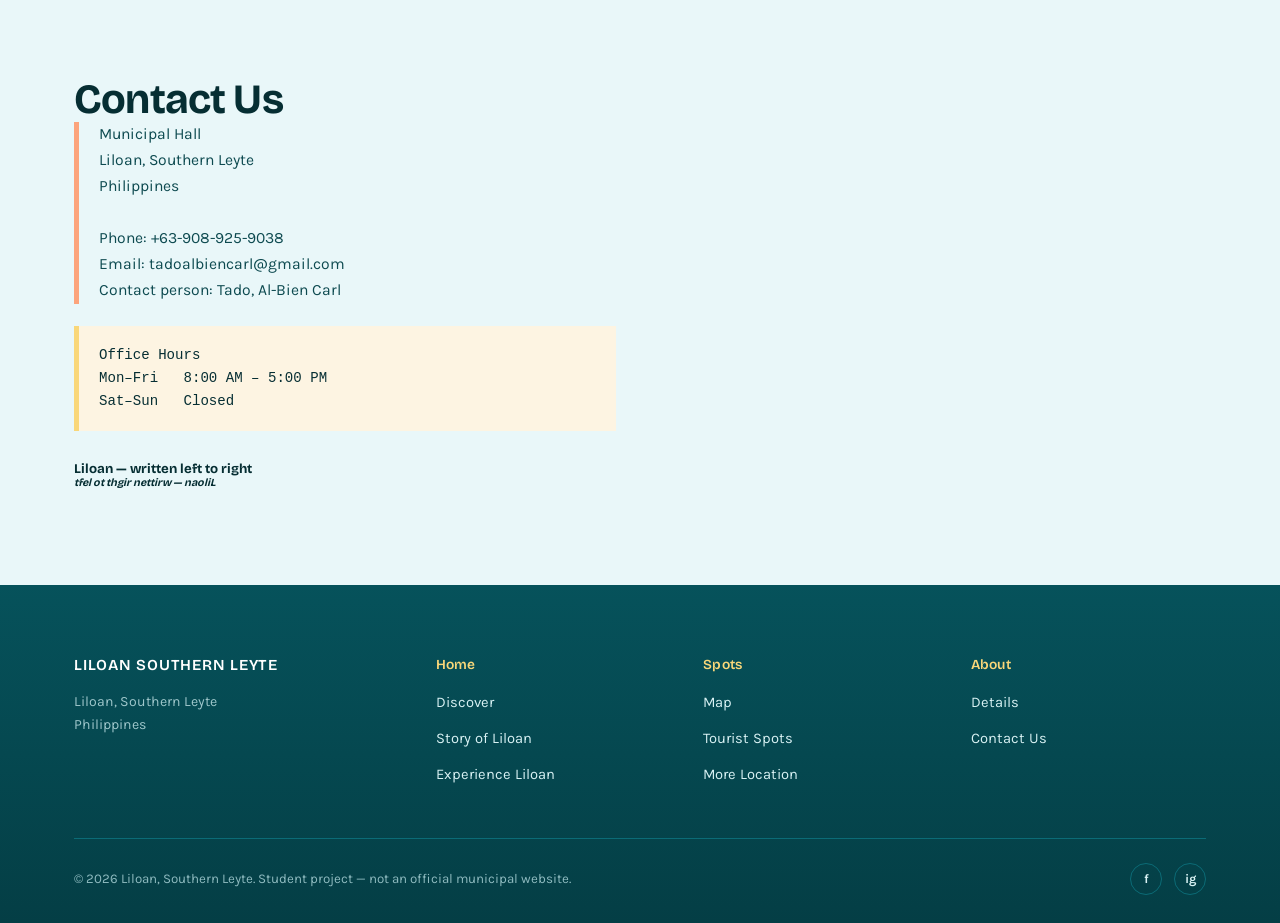
==== commit 7f4f56d1: "Add color design" ====
--- a/about.html
+++ b/about.html
@@ -23,8 +23,8 @@
         button:hover,
         .btn:hover,
         .button:hover {
-            background-color: #002be9;
-            color: #ffffff;
+            background-color: #F4C542;
+            color: #222;
             transform: translateY(-2px);
             box-shadow: 0 6px 15px rgba(244, 197, 66, 0.35);
         }
@@ -67,26 +67,25 @@
     <div>
       <h2>Details</h2>
 
-      <div class="about-choice">
+      <div class="about-choice accent-coral">
         <h3>Municipal Officials</h3>
         <p>The current set of elected officials for the municipality.</p>
         <button class="btn btn-secondary btn-sm" data-panel-btn="officials">View Details</button>
       </div>
 
-      <div class="about-choice">
+      <div class="about-choice accent-aqua">
         <h3>Population</h3>
         <p>Total population figure from the most recent census.</p>
         <button class="btn btn-secondary btn-sm" data-panel-btn="population">View Details</button>
       </div>
 
-      <div class="about-choice">
+      <div class="about-choice accent-sage">
         <h3><a href="#contact" title="Jump to contact section">Contact us</a></h3>
         <p>Reach the municipal office directly.</p>
       </div>
     </div>
 
-    <!-- Municipal logo/photo placeholder — do not treat as final artwork -->
-    <div class="about-photo">
+      <div class="about-photo">
       <img src="assets/images/about/Municipal_logo.jpg" alt="Municipal logo of Liloan, Southern Leyte" width="400" height="400">
     </div>
   </div>
@@ -138,7 +137,9 @@
         </tr>
       </tbody>
     </table>
-  <p title="Note on population data source"><small>1. Barangay-level breakdown to be added once supplied. Source: <cite>Philippine Statistics Authority.</cite></small></p></div></section>
+    <p title="Note on population data source"><small>1. Barangay-level breakdown to be added once supplied. Source: <cite>Philippine Statistics Authority</cite>.</small></p>
+  </div>
+</section>
 
 <!-- ============================= CONTACT US ============================= -->
 <section id="contact">
@@ -202,8 +203,8 @@
     <div class="footer-bottom">
       <small>&copy; 2026 Liloan, Southern Leyte. Student project — not an official municipal website.</small>
       <div class="social-row">
-        <a href="https://www.facebook.com/albiencarl.tado" target="_blank" title="Facebook (placeholder link)">f</a>
-        <a href="https://www.instagram.com/it.s_m.e_t.a.d.o/" target="_blank" title="Instagram (placeholder link)">ig</a>
+        <a href="https://facebook.com" target="_blank" title="Facebook (placeholder link)">f</a>
+        <a href="https://instagram.com" target="_blank" title="Instagram (placeholder link)">ig</a>
       </div>
     </div>
   </div>
--- a/css/style.css
+++ b/css/style.css
@@ -1,25 +1,69 @@
+@import url("https://fonts.googleapis.com/css2?family=Bricolage+Grotesque:opsz,wght@12..96,400;12..96,600;12..96,800&family=Karla:ital,wght@0,400;0,500;0,700;1,400&display=swap");
+
 /* ==========================================================================
    LILOAN, SOUTHERN LEYTE — shared stylesheet
    One file used by index.html, map.html and about.html.
+
+   PALETTE CONCEPT — "colour as depth"
+   Liloan is named after "lilo", the Cebuano word for whirlpool. The palette
+   is read as a cross-section of the town's landscape, and the page descends
+   through it as you scroll:
+
+     --gold   #F9D779   sand, the shore
+     --coral  #FCA47C   sunrise light on the water
+     --aqua   #23CED9   the shallows
+     --sage   #A1CCA6   the hills inland
+     --teal   #097C87   the deep water of Panaon Strait
+
+   CONTRAST RULE: coral, gold, sage and aqua do NOT pass contrast as small
+   text on white. On light backgrounds they are used only as surfaces, rules
+   and badges — never as body text. On the deep teal bands all four pass AA
+   and are allowed to carry text.
    ========================================================================== */
 
 /* ---- Design tokens ------------------------------------------------------ */
 :root {
-  --ink: #111111;        /* primary text / black buttons */
-  --ink-soft: #3a3a3a;    /* secondary headings on dark */
-  --muted: #6e6e6e;       /* body copy on light */
-  --paper: #ffffff;       /* page background */
-  --panel: #f4f4f2;       /* soft light panel background */
-  --line: #e4e2dd;        /* hairline borders/dividers */
-  --dark: #0e0e0e;        /* footer / dark sections */
-  --dark-line: #2a2a2a;   /* borders on dark sections */
-
-  --font: -apple-system, "Segoe UI", "Helvetica Neue", Helvetica, Arial, sans-serif;
+  /* Palette */
+  --gold:  #F9D779;
+  --coral: #FCA47C;
+  --aqua:  #23CED9;
+  --sage:  #A1CCA6;
+  --teal:  #097C87;
+
+  /* Deep surfaces (darkened teal — 8.9:1 against white text) */
+  --deep:      #06525B;
+  --deep-2:    #043E45;
+  --deep-line: #0B6B76;
+
+  /* Text — teal-cast inks rather than neutral black */
+  --ink:      #062E33;   /* headings and primary text */
+  --ink-soft: #0D4A50;   /* secondary headings */
+  --muted:    #46686C;   /* body copy on light (5.7:1 on paper) */
+  --on-deep:  #D9F2F4;   /* body copy on the deep bands */
+
+  /* Light surfaces */
+  --paper: #FBFDFD;      /* page background, faint cool cast */
+  --shell: #FDF4E2;      /* sand band — Story, GIF strip */
+  --foam:  #E9F7F9;      /* shallows band — Voices, Must-visit */
+  --panel: #EFF4F4;      /* neutral image placeholder */
+  --line:  #DCE7E7;      /* hairline on light */
+
+  --font-display: "Bricolage Grotesque", "Segoe UI", Helvetica, Arial, sans-serif;
+  --font: Karla, -apple-system, "Segoe UI", Helvetica, Arial, sans-serif;
 
   --container: 1180px;
   --gap: 24px;
-  --radius: 2px;
-}
+  --radius: 3px;
+
+  /* Per-block accent — overridden by the .accent-* classes below */
+  --accent: var(--teal);
+}
+
+.accent-gold  { --accent: var(--gold); }
+.accent-coral { --accent: var(--coral); }
+.accent-aqua  { --accent: var(--aqua); }
+.accent-sage  { --accent: var(--sage); }
+.accent-teal  { --accent: var(--teal); }
 
 /* ---- Reset --------------------------------------------------------------- */
 * { box-sizing: border-box; }
@@ -29,7 +73,7 @@
   font-family: var(--font);
   color: var(--ink);
   background: var(--paper);
-  line-height: 1.5;
+  line-height: 1.65;
   -webkit-font-smoothing: antialiased;
 }
 img { max-width: 100%; display: block; }
@@ -37,6 +81,14 @@
 ul { list-style: none; margin: 0; padding: 0; }
 button { font-family: inherit; cursor: pointer; }
 
+/* Visible keyboard focus everywhere, in the brand colours. */
+a:focus-visible,
+button:focus-visible {
+  outline: 3px solid var(--aqua);
+  outline-offset: 3px;
+  border-radius: 2px;
+}
+
 .wrap {
   max-width: var(--container);
   margin: 0 auto;
@@ -44,13 +96,24 @@
 }
 
 /* ---- Typography ----------------------------------------------------------- */
-h1, h2, h3, h4, h5, h6 { margin: 0; font-weight: 700; letter-spacing: -0.01em; }
-h1 { font-size: clamp(2.6rem, 6vw, 5rem); line-height: 1.02; }
-h2 { font-size: clamp(1.6rem, 3vw, 2.2rem); }
-h3 { font-size: 1.05rem; }
-p { margin: 0 0 1em; color: var(--muted); }
+h1, h2, h3, h4, h5, h6 {
+  margin: 0;
+  font-family: var(--font-display);
+  font-weight: 700;
+  line-height: 1.12;
+  color: var(--ink);
+}
+h1 {
+  font-size: clamp(2.8rem, 7vw, 5.4rem);
+  font-weight: 800;
+  line-height: 0.95;
+  letter-spacing: -0.03em;
+}
+h2 { font-size: clamp(1.8rem, 3.4vw, 2.6rem); letter-spacing: -0.02em; }
+h3 { font-size: 1.12rem; font-weight: 600; letter-spacing: -0.01em; }
+h4 { font-size: 0.9rem; font-weight: 600; }
+p  { margin: 0 0 1em; color: var(--muted); max-width: 68ch; }
 p:last-child { margin-bottom: 0; }
-.eyebrow { font-size: 0.8rem; color: var(--muted); margin: 0 0 6px; }
 
 /* ---- Buttons --------------------------------------------------------------- */
 .btn {
@@ -59,16 +122,20 @@
   justify-content: center;
   padding: 12px 22px;
   font-size: 0.9rem;
+  font-weight: 700;
   border-radius: var(--radius);
-  border: 1px solid var(--ink);
+  border: 1.5px solid var(--deep);
   background: none;
-  transition: opacity 0.2s ease, transform 0.15s ease;
-}
-.btn:hover { opacity: 0.75; }
+  color: var(--ink);
+  transition: background-color 0.2s ease, color 0.2s ease, transform 0.15s ease;
+}
 .btn:active { transform: scale(0.98); }
-.btn-primary { background: var(--ink); color: var(--paper); }
-.btn-secondary { background: var(--panel); color: var(--ink); border-color: var(--line); }
-.btn-outline { background: transparent; color: var(--paper); border-color: var(--paper); }
+.btn-primary { background: var(--deep); color: #fff; }
+.btn-primary:hover { background: var(--teal); border-color: var(--teal); }
+.btn-secondary { background: transparent; color: var(--ink); }
+.btn-secondary:hover { background: var(--foam); }
+.btn-outline { background: transparent; color: #fff; border-color: rgba(255,255,255,0.55); }
+.btn-outline:hover { background: rgba(255,255,255,0.12); }
 .btn-sm { padding: 9px 16px; font-size: 0.82rem; }
 
 /* ---- Header / nav ----------------------------------------------------------- */
@@ -76,9 +143,18 @@
   position: sticky;
   top: 0;
   z-index: 50;
-  background: rgba(255, 255, 255, 0.92);
-  backdrop-filter: blur(6px);
-  border-bottom: 1px solid var(--line);
+  background: rgba(251, 253, 253, 0.9);
+  backdrop-filter: blur(8px);
+}
+/* Signature device: the depth scale itself, as a 3px rule under the header.
+   Same five colours, same order, on every page. */
+.site-header::after {
+  content: "";
+  position: absolute;
+  left: 0; right: 0; bottom: 0;
+  height: 3px;
+  background: linear-gradient(90deg,
+    var(--gold) 0%, var(--coral) 26%, var(--aqua) 58%, var(--sage) 76%, var(--teal) 100%);
 }
 .site-header .wrap {
   display: flex;
@@ -87,24 +163,28 @@
   height: 72px;
 }
 .wordmark {
-  font-size: 0.85rem;
-  font-weight: 700;
-  letter-spacing: 0.06em;
-}
-.main-nav { display: flex; align-items: center; gap: 32px; }
-.main-nav a { font-size: 0.9rem; }
-.main-nav a[aria-current="page"] { border-bottom: 1px solid var(--ink); padding-bottom: 3px; }
-.nav-toggle {
-  display: none;
-  border: none;
-  background: none;
-  padding: 6px;
-}
+  font-family: var(--font-display);
+  font-size: 0.9rem;
+  font-weight: 800;
+  letter-spacing: 0.04em;
+  color: var(--deep);
+}
+.main-nav { display: flex; align-items: center; gap: 30px; }
+.main-nav a {
+  font-size: 0.92rem;
+  font-weight: 500;
+  color: var(--ink-soft);
+  padding-bottom: 3px;
+  border-bottom: 2px solid transparent;
+  transition: border-color 0.2s ease, color 0.2s ease;
+}
+.main-nav a:hover { color: var(--teal); border-bottom-color: var(--aqua); }
+.main-nav a[aria-current="page"] { color: var(--ink); border-bottom-color: var(--coral); }
+.nav-toggle { display: none; border: none; background: none; padding: 6px; }
 .nav-toggle span {
   display: block;
-  width: 22px;
-  height: 2px;
-  background: var(--ink);
+  width: 22px; height: 2px;
+  background: var(--deep);
   margin: 5px 0;
 }
 
@@ -114,9 +194,16 @@
   height: 86vh;
   min-height: 460px;
   overflow: hidden;
-  background: #d8d5cc;
-}
-.hero picture, .hero img {
+  background: var(--deep);
+}
+.hero picture {
+  position: absolute;
+  inset: 0;
+  display: block;
+}
+.hero img {
+  position: absolute;
+  inset: 0;
   width: 100%;
   height: 100%;
   object-fit: cover;
@@ -126,152 +213,269 @@
   from { transform: scale(1.04) translate(0, 0); }
   to   { transform: scale(1.12) translate(-1.5%, -1%); }
 }
-@media (prefers-reduced-motion: reduce) {
-  .hero img { animation: none; }
+/* Sunrise scrim: warm light falling from the top, deep water rising from the
+   bottom. Doubles as the contrast guarantee for the headline. */
+.hero::after {
+  content: "";
+  position: absolute;
+  inset: 0;
+  pointer-events: none;
+  background:
+    linear-gradient(to top, rgba(4, 62, 69, 0.86) 0%, rgba(9, 124, 135, 0.22) 34%, transparent 60%),
+    linear-gradient(to bottom, rgba(252, 164, 124, 0.32) 0%, rgba(249, 215, 121, 0.10) 22%, transparent 45%);
 }
 .hero-copy {
   position: absolute;
-  left: 0;
-  right: 0;
+  left: 0; right: 0;
   bottom: 48px;
   padding: 0 24px;
-}
-.hero-copy h1 {
-  color: #111;
-  text-shadow: 0 2px 24px rgba(255, 255, 255, 0.35);
-}
-.hero-hall-note {
-  color: var(--muted);
-  font-size: 0.8rem;
-  margin-top: 8px;
-}
-
-/* ---- Section spacing --------------------------------------------------------- */
+  z-index: 2;
+}
+.hero-copy .wrap { padding: 0 24px; }
+.hero-copy h1 { color: #fff; }
+.hero-copy h1::after {
+  content: "";
+  display: block;
+  width: 108px;
+  height: 5px;
+  margin-top: 22px;
+  background: linear-gradient(90deg, var(--gold), var(--coral) 45%, var(--aqua));
+}
+
+/* ---- Section rhythm ----------------------------------------------------------
+   Sections descend through the palette: paper → sand → paper → deep water →
+   shallows → whirlpool → deepest water. Bands carry their own colour, so the
+   hairline divider only applies between two plain paper sections. */
 section { padding: 96px 0; }
-section + section { border-top: 1px solid var(--line); }
-.section-head { margin-bottom: 48px; max-width: 640px; }
-
-/* ---- Discover Liloan (independent galleries) ---------------------------------- */
+.section-head { margin-bottom: 48px; max-width: 620px; }
+.section-head.text-center { margin-left: auto; margin-right: auto; margin-bottom: 36px; }
+.section-head p { font-size: 1.02rem; }
+
+#gif-banner { background: var(--shell); padding: 30px 0; }
+.gif-wrap { display: flex; justify-content: center; }
+.gif-wrap img {
+  flex: 0 0 auto;
+  width: auto;
+  max-width: 200px;
+  height: auto;
+  padding: 10px 16px;
+  background: #fff;
+  border-radius: var(--radius);
+  box-shadow: 0 3px 14px rgba(6, 82, 91, 0.12);
+}
+#discover   { background: var(--paper); }
+#story      { background: var(--shell); }
+#experience { background: var(--deep); color: var(--on-deep); }
+#voices     { background: var(--foam); }
+
+/* ---- Discover Liloan (independent galleries) ----------------------------------
+   Each gallery takes one band of the palette: shallows, hills, sunrise. */
 .discover-grid {
   display: grid;
   grid-template-columns: repeat(3, 1fr);
   gap: var(--gap);
 }
-.gallery {
-  display: flex;
-  flex-direction: column;
-}
+.gallery { display: flex; flex-direction: column; }
 .gallery-frame {
   position: relative;
   aspect-ratio: 4 / 5;
   overflow: hidden;
   background: var(--panel);
+  border-top: 5px solid var(--accent);
 }
 .gallery-frame img {
   position: absolute;
   inset: 0;
-  width: 100%;
-  height: 100%;
+  width: 100%; height: 100%;
   object-fit: cover;
   opacity: 0;
   transition: opacity 0.6s ease;
 }
 .gallery-frame img.is-active { opacity: 1; }
-.gallery h3 { margin-top: 16px; }
-.gallery p { margin-top: 4px; font-size: 0.92rem; }
-
-/* ---- Story of Liloan ------------------------------------------------------------ */
+.gallery h3 {
+  margin-top: 18px;
+  display: flex;
+  align-items: center;
+  gap: 10px;
+}
+.gallery h3::before {
+  content: "";
+  width: 11px; height: 11px;
+  background: var(--accent);
+  flex-shrink: 0;
+}
+.gallery p { margin-top: 6px; font-size: 0.94rem; }
+
+/* ---- Story of Liloan — the shore ------------------------------------------------ */
 .story-grid {
   display: grid;
   grid-template-columns: 1fr 1fr;
   gap: 64px;
   align-items: center;
 }
-.story-photo { aspect-ratio: 4 / 5; overflow: hidden; background: var(--panel); }
-.story-photo a { display: block; width: 100%; height: 100%; }
+.story-photo {
+  position: relative;
+  aspect-ratio: 4 / 5;
+  background: var(--panel);
+}
+/* Offset frame in deep teal — the photo sits proud of it. */
+.story-photo::before {
+  content: "";
+  position: absolute;
+  inset: 18px -18px -18px 18px;
+  border: 2px solid var(--teal);
+  z-index: 0;
+}
+.story-photo a {
+  position: relative;
+  z-index: 1;
+  display: block;
+  width: 100%; height: 100%;
+  overflow: hidden;
+}
 .story-photo img { width: 100%; height: 100%; object-fit: cover; transition: transform 0.5s ease; }
 .story-photo a:hover img { transform: scale(1.05); }
-#story p a { text-decoration: underline; text-underline-offset: 3px; white-space: nowrap; }
-#story p a:hover { color: var(--muted); }
-
-/* ---- Experience Liloan (crossfade + hover zoom) --------------------------------- */
+#story p a {
+  color: var(--teal);
+  font-weight: 700;
+  border-bottom: 2px solid var(--gold);
+  transition: border-color 0.2s ease;
+}
+#story p a:hover { border-bottom-color: var(--coral); }
+#story b { color: var(--ink); }
+#story i { color: var(--ink-soft); }
+
+/* ---- Experience Liloan — the deep water band ------------------------------------- */
+#experience h2, #experience h3 { color: #fff; }
+#experience p { color: var(--on-deep); }
 .experience-grid {
   display: grid;
   grid-template-columns: 1fr 1fr;
-  gap: var(--gap);
+  gap: 40px;
 }
 .experience-card { display: flex; flex-direction: column; }
 .experience-frame {
   position: relative;
   aspect-ratio: 5 / 4;
   overflow: hidden;
-  background: var(--panel);
+  background: var(--deep-2);
 }
 .experience-frame img {
   position: absolute;
   inset: 0;
-  width: 100%;
-  height: 100%;
+  width: 100%; height: 100%;
   object-fit: cover;
   opacity: 0;
   transition: opacity 1.2s ease, transform 0.5s ease;
 }
 .experience-frame img.is-active { opacity: 1; }
 .experience-frame:hover img.is-active { transform: scale(1.06); }
-.experience-card h3 { margin-top: 16px; }
-.experience-card p { margin-top: 4px; font-size: 0.92rem; }
-
-/* ---- Voices of Liloan -------------------------------------------------------------- */
+.experience-card h3 {
+  margin-top: 20px;
+  padding-left: 14px;
+  border-left: 4px solid var(--accent);
+}
+.experience-card p { margin-top: 8px; font-size: 0.94rem; padding-left: 18px; }
+#experience em { color: var(--gold); font-style: italic; }
+
+/* ---- Voices of Liloan — the shallows -----------------------------------------------
+   The dot is the whirlpool motif: concentric rings, not a flat disc. */
 .voices-grid {
   display: grid;
   grid-template-columns: repeat(3, 1fr);
   gap: var(--gap);
 }
 .voice-card {
-  padding: 28px;
-  background: var(--panel);
+  padding: 30px;
+  background: var(--paper);
+  border-top: 5px solid var(--accent);
   display: flex;
   flex-direction: column;
-  gap: 16px;
-}
-.voice-card blockquote { margin: 0; font-size: 1.1rem; }
-.voice-meta { display: flex; align-items: center; gap: 10px; }
+  gap: 20px;
+}
+.voice-card blockquote {
+  margin: 0;
+  font-family: var(--font-display);
+  font-size: 1.15rem;
+  font-weight: 400;
+  line-height: 1.38;
+  color: var(--ink);
+}
+.voice-meta { display: flex; align-items: center; gap: 12px; margin-top: auto; }
 .voice-meta .dot {
-  width: 34px; height: 34px; border-radius: 50%;
-  background: var(--ink); flex-shrink: 0;
-}
-.voice-meta strong { display: block; font-size: 0.85rem; }
-.voice-meta span { font-size: 0.78rem; color: var(--muted); }
-
-/* ---- Final CTA -------------------------------------------------------------------- */
-.cta {
-  background: var(--panel);
+  width: 38px; height: 38px;
+  border-radius: 50%;
+  flex-shrink: 0;
+  background: repeating-radial-gradient(circle at 50% 50%,
+    var(--accent) 0 3px, transparent 3px 7px);
+  border: 2px solid var(--accent);
+}
+.voice-meta strong { display: block; font-size: 0.88rem; color: var(--ink); }
+.voice-meta span { font-size: 0.8rem; color: var(--muted); }
+
+/* ---- Final CTA — the whirlpool ------------------------------------------------------
+   The one loud moment on the site. Sunrise gradient with concentric rings
+   swirling out of the lower-left, echoing the "lilo" the town is named for. */
+section.cta {
+  position: relative;
+  overflow: hidden;
+  padding: 104px 0;
+  background: radial-gradient(130% 150% at 16% 125%,
+    var(--coral) 0%, #FBBE8E 34%, var(--gold) 68%, #FDEBBE 100%);
+}
+section.cta::before {
+  content: "";
+  position: absolute;
+  left: -7%; bottom: -74%;
+  width: 900px; height: 900px;
+  background: repeating-radial-gradient(circle at 50% 50%,
+    rgba(255, 255, 255, 0.5) 0 2px, transparent 2px 44px);
+  pointer-events: none;
+}
+section.cta .wrap.cta {
+  position: relative;
+  z-index: 1;
   display: flex;
   align-items: center;
   justify-content: space-between;
-  gap: 24px;
+  gap: 28px;
   flex-wrap: wrap;
-}
-.cta-actions { display: flex; gap: 12px; }
-
-/* ---- Footer ------------------------------------------------------------------------ */
+  background: none;
+}
+section.cta h2 { color: var(--ink); max-width: 15ch; }
+.cta-actions { display: flex; gap: 12px; flex-wrap: wrap; }
+section.cta .btn-secondary { border-color: var(--deep); background: rgba(255,255,255,0.55); }
+section.cta .btn-secondary:hover { background: #fff; }
+
+/* ---- Footer — the deepest water ------------------------------------------------------ */
 .site-footer {
-  background: var(--dark);
-  color: #cfcfcf;
-  padding: 64px 0 28px;
+  background: linear-gradient(180deg, var(--deep) 0%, var(--deep-2) 100%);
+  color: var(--on-deep);
+  padding: 72px 0 28px;
 }
 .footer-top {
   display: grid;
   grid-template-columns: 1.4fr repeat(3, 1fr);
   gap: 32px;
   padding-bottom: 40px;
-  border-bottom: 1px solid var(--dark-line);
-}
-.footer-top h4 { color: #fff; font-size: 0.85rem; margin-bottom: 16px; }
+  border-bottom: 1px solid var(--deep-line);
+}
+.footer-top h4 {
+  color: var(--gold);
+  font-size: 0.86rem;
+  margin-bottom: 16px;
+  letter-spacing: 0.02em;
+}
+.footer-brand h4 { color: #fff; font-size: 0.95rem; letter-spacing: 0.05em; }
 .footer-top ul li { margin-bottom: 10px; }
-.footer-top a { color: #b3b3b3; font-size: 0.9rem; }
-.footer-top a:hover { color: #fff; }
-.footer-brand address { font-style: normal; color: #9c9c9c; font-size: 0.85rem; }
+.footer-top a {
+  color: var(--on-deep);
+  font-size: 0.92rem;
+  border-bottom: 1px solid transparent;
+  transition: color 0.2s ease, border-color 0.2s ease;
+}
+.footer-top a:hover { color: var(--aqua); border-bottom-color: var(--aqua); }
+.footer-brand address { font-style: normal; color: #9FC7CB; font-size: 0.88rem; }
 .footer-bottom {
   display: flex;
   align-items: center;
@@ -279,25 +483,50 @@
   padding-top: 24px;
   flex-wrap: wrap;
   gap: 12px;
-}
-.social-row { display: flex; gap: 14px; }
+  color: #8FBBC0;
+}
+.social-row { display: flex; gap: 12px; }
 .social-row a {
-  width: 30px; height: 30px;
-  border: 1px solid var(--dark-line);
+  width: 32px; height: 32px;
+  border: 1px solid var(--deep-line);
   border-radius: 50%;
   display: flex; align-items: center; justify-content: center;
-}
-.flag-credit { display: inline-flex; align-items: center; gap: 6px; }
-.flag-credit img { width: 16px; height: auto; border: 1px solid var(--dark-line); }
-
-/* ---- Page hero banner (Map / About) -------------------------------------------------- */
+  font-size: 0.8rem;
+  font-weight: 700;
+  color: var(--on-deep);
+  transition: background-color 0.2s ease, color 0.2s ease, border-color 0.2s ease;
+}
+.social-row a:hover { background: var(--aqua); border-color: var(--aqua); color: var(--deep-2); }
+.flag-credit { display: inline-flex; align-items: center; gap: 8px; margin-top: 14px; }
+.flag-credit img { width: 18px; height: auto; flex: 0 0 auto; border: 1px solid var(--deep-line); }
+.flag-credit small { color: #9FC7CB; }
+
+/* ---- Page hero banner (Map / About) -------------------------------------------------
+   Deep water, with one faint whirl in the corner so the pages read as a set. */
 .page-hero {
   position: relative;
-  padding: 120px 0 64px;
-  background: var(--dark);
+  overflow: hidden;
+  padding: 104px 0 72px;
+  background: linear-gradient(140deg, var(--deep) 0%, var(--teal) 100%);
   color: #fff;
 }
-.page-hero p { color: #b8b8b8; max-width: 560px; }
+.page-hero::before {
+  content: "";
+  position: absolute;
+  right: -160px; top: -200px;
+  width: 620px; height: 620px;
+  background: repeating-radial-gradient(circle at 50% 50%,
+    rgba(255, 255, 255, 0.13) 0 2px, transparent 2px 38px);
+  pointer-events: none;
+}
+.page-hero .wrap { position: relative; z-index: 1; }
+.page-hero h1 { color: #fff; }
+.page-hero p { color: var(--on-deep); max-width: 58ch; margin-top: 20px; }
+.page-hero q { color: var(--gold); font-style: italic; }
+
+#hometown-map { background: var(--shell); }
+#tourist-spots { background: var(--paper); }
+#must-visit { background: var(--foam); }
 
 /* ---- Interactive hometown image map ---------------------------------------------------- */
 .map-figure {
@@ -305,120 +534,126 @@
   max-width: 900px;
   margin: 0 auto;
   background: var(--panel);
+  border: 3px solid var(--deep);
+  box-shadow: 14px 14px 0 rgba(9, 124, 135, 0.18);
 }
 .map-figure img { width: 100%; height: auto; }
 .map-figure area { cursor: pointer; }
 
-/* Black location-pin icon (teardrop with a white center dot),
-   drawn as an inline SVG data-URI so no extra image file is
-   needed. Anchored so the TIP of the pin sits exactly on the
-   left/top percentage coordinate set inline on each pin in map.html. */
+/* Coral location pin with a deep-teal outline and white centre — reads clearly
+   against both the green land and the blue water of the map image. */
 .map-pin {
   position: absolute;
-  width: 22px;
-  height: 30px;
+  width: 26px; height: 34px;
   transform: translate(-50%, -100%);
-  background-image: url("data:image/svg+xml;utf8,<svg xmlns='http://www.w3.org/2000/svg' viewBox='0 0 24 32'><path d='M12 0C5.4 0 0 5.4 0 12c0 8.5 12 20 12 20s12-11.5 12-20C24 5.4 18.6 0 12 0z' fill='%23111111'/><circle cx='12' cy='12' r='4.5' fill='%23ffffff'/></svg>");
   background-repeat: no-repeat;
   background-size: contain;
-  pointer-events: none; /* clicks/hover pass through to the real <area> hotspot */
-  transition: transform 0.15s ease;
-  filter: drop-shadow(0 1px 1px rgba(0,0,0,0.25));
-}
-/* Pin "lifts" slightly while its matching <area> is hovered. */
+  pointer-events: none;
+  transition: transform 0.18s ease, filter 0.18s ease;
+  filter: drop-shadow(0 2px 3px rgba(4, 62, 69, 0.45));
+}
+.map-pin.pin-1 { background-image: url("data:image/svg+xml;utf8,<svg xmlns='http://www.w3.org/2000/svg' viewBox='0 0 26 34'><path d='M13 1C6.4 1 1 6.4 1 13c0 8.7 12 20 12 20s12-11.3 12-20C25 6.4 19.6 1 13 1z' fill='%23FCA47C' stroke='%2306525B' stroke-width='1.8'/><circle cx='13' cy='13' r='6.4' fill='%23ffffff'/><text x='13' y='16.9' text-anchor='middle' font-family='Helvetica,Arial,sans-serif' font-size='9.5' font-weight='bold' fill='%2306525B'>1</text></svg>"); }
+.map-pin.pin-2 { background-image: url("data:image/svg+xml;utf8,<svg xmlns='http://www.w3.org/2000/svg' viewBox='0 0 26 34'><path d='M13 1C6.4 1 1 6.4 1 13c0 8.7 12 20 12 20s12-11.3 12-20C25 6.4 19.6 1 13 1z' fill='%2323CED9' stroke='%2306525B' stroke-width='1.8'/><circle cx='13' cy='13' r='6.4' fill='%23ffffff'/><text x='13' y='16.9' text-anchor='middle' font-family='Helvetica,Arial,sans-serif' font-size='9.5' font-weight='bold' fill='%2306525B'>2</text></svg>"); }
+.map-pin.pin-3 { background-image: url("data:image/svg+xml;utf8,<svg xmlns='http://www.w3.org/2000/svg' viewBox='0 0 26 34'><path d='M13 1C6.4 1 1 6.4 1 13c0 8.7 12 20 12 20s12-11.3 12-20C25 6.4 19.6 1 13 1z' fill='%23097C87' stroke='%2306525B' stroke-width='1.8'/><circle cx='13' cy='13' r='6.4' fill='%23ffffff'/><text x='13' y='16.9' text-anchor='middle' font-family='Helvetica,Arial,sans-serif' font-size='9.5' font-weight='bold' fill='%2306525B'>3</text></svg>"); }
+.map-pin.pin-4 { background-image: url("data:image/svg+xml;utf8,<svg xmlns='http://www.w3.org/2000/svg' viewBox='0 0 26 34'><path d='M13 1C6.4 1 1 6.4 1 13c0 8.7 12 20 12 20s12-11.3 12-20C25 6.4 19.6 1 13 1z' fill='%23A1CCA6' stroke='%2306525B' stroke-width='1.8'/><circle cx='13' cy='13' r='6.4' fill='%23ffffff'/><text x='13' y='16.9' text-anchor='middle' font-family='Helvetica,Arial,sans-serif' font-size='9.5' font-weight='bold' fill='%2306525B'>4</text></svg>"); }
+.map-pin.pin-5 { background-image: url("data:image/svg+xml;utf8,<svg xmlns='http://www.w3.org/2000/svg' viewBox='0 0 26 34'><path d='M13 1C6.4 1 1 6.4 1 13c0 8.7 12 20 12 20s12-11.3 12-20C25 6.4 19.6 1 13 1z' fill='%23F9D779' stroke='%2306525B' stroke-width='1.8'/><circle cx='13' cy='13' r='6.4' fill='%23ffffff'/><text x='13' y='16.9' text-anchor='middle' font-family='Helvetica,Arial,sans-serif' font-size='9.5' font-weight='bold' fill='%2306525B'>5</text></svg>"); }
+
+/* Hovered marker lifts and brightens; the numeral keeps it identifiable
+   whichever colour it is. */
 .map-pin.is-active {
-  transform: translate(-50%, -100%) scale(1.2);
-}
-
-/* The browser's own default focus outline on an <area> is a thin
-   dark line, which disappears when it lands on top of our solid
-   black pin icon. Override it with a color that stays visible no
-   matter what it's sitting on — this is what shows when you Tab
-   through the map. */
+  transform: translate(-50%, -100%) scale(1.32);
+  filter: drop-shadow(0 4px 8px rgba(4, 62, 69, 0.55));
+}
+
+/* Keyboard focus on a hotspot: gold stays visible over land, water and pins. */
 #liloan-map area:focus {
-  outline: 3px solid #ff3b30;
-  outline-offset: 1px;
-}
-
-/* Floating hover card: follows the cursor, shows the spot's
-   photo with its name printed directly on the image (bottom
-   caption bar) instead of a plain text bubble. */
+  outline: 3px solid var(--gold);
+  outline-offset: 2px;
+}
+
+/* Floating hover card that follows the cursor. */
 .map-tip {
   position: fixed;
-  left: 0;
-  top: 0;
+  left: 0; top: 0;
   pointer-events: none;
   transform: translate(-50%, -130%) scale(0.96);
   opacity: 0;
   transition: opacity 0.15s ease, transform 0.15s ease;
   z-index: 60;
 }
-.map-tip.is-visible {
-  opacity: 1;
-  transform: translate(-50%, -140%) scale(1);
-}
+.map-tip.is-visible { opacity: 1; transform: translate(-50%, -140%) scale(1); }
 .map-tip-photo {
   position: relative;
-  width: 180px;
+  width: 190px;
   aspect-ratio: 4 / 3;
   overflow: hidden;
   background: var(--paper);
-  border: 1px solid var(--ink);
-}
-.map-tip-photo img {
-  width: 100%;
-  height: 100%;
-  object-fit: cover;
-  display: block;
-}
+  border: 2px solid var(--deep);
+  box-shadow: 0 10px 26px rgba(4, 62, 69, 0.3);
+}
+.map-tip-photo img { width: 100%; height: 100%; object-fit: cover; display: block; }
 .map-tip-name {
   position: absolute;
-  left: 0;
-  right: 0;
-  bottom: 0;
-  padding: 8px 10px;
-  background: rgba(17, 17, 17, 0.82);
+  left: 0; right: 0; bottom: 0;
+  padding: 9px 11px;
+  background: rgba(6, 82, 91, 0.92);
   color: #fff;
-  font-size: 0.72rem;
+  font-family: var(--font-display);
+  font-size: 0.82rem;
   font-weight: 600;
-  letter-spacing: 0.04em;
-  text-transform: uppercase;
-  line-height: 1.3;
-}
-/* No real "hover" on touch devices — hide the card there so it
-   doesn't get stuck on screen after a tap. */
-@media (hover: none) {
-  .map-tip { display: none; }
-}
-
-.map-hint { text-align: center; font-size: 0.82rem; color: var(--muted); margin-top: 16px; }
-
-/* ---- Tourist spot list (alternating rows) ------------------------------------------------ */
+  line-height: 1.25;
+}
+@media (hover: none) { .map-tip { display: none; } }
+
+.map-hint {
+  text-align: center;
+  font-style: italic;
+  font-size: 0.88rem;
+  color: var(--muted);
+  margin: 22px auto 0;
+}
+
+/* ---- Tourist spot list --------------------------------------------------------------
+   The five spots are a real sequence — each one is marker 1-5 on the map above —
+   so each row carries a numbered rail in the same colour as its marker. */
 .spot-row {
   display: grid;
   grid-template-columns: 1fr 1fr;
   gap: 48px;
   align-items: center;
-  padding: 48px 0;
-}
-.spot-row:not(:first-child) { border-top: 1px solid var(--line); }
+  padding: 44px 0 44px 26px;
+  border-left: 6px solid var(--accent);
+}
+.spot-row + .spot-row { border-top: 1px solid var(--line); }
 .spot-row:nth-child(even) .spot-photo { order: 2; }
-.spot-photo { aspect-ratio: 4 / 3; overflow: hidden; background: var(--panel); }
-.spot-photo img { width: 100%; height: 100%; object-fit: cover; }
-.spot-actions { display: flex; gap: 10px; margin-top: 20px; }
-
-/* Plain hover zoom on the existing spot photos — no extra markup, just a
-   subtle scale-up on the image that's already there in each row. */
-.spot-photo img { transition: transform 0.5s ease; }
+.spot-row h3 { font-size: 1.35rem; margin-bottom: 10px; }
+.spot-photo {
+  aspect-ratio: 4 / 3;
+  overflow: hidden;
+  background: var(--panel);
+}
+.spot-photo img {
+  width: 100%; height: 100%;
+  object-fit: cover;
+  transition: transform 0.5s ease;
+}
 .spot-photo:hover img { transform: scale(1.06); }
+.spot-actions { display: flex; gap: 10px; margin-top: 22px; flex-wrap: wrap; }
+.more-details {
+  margin-top: 16px;
+  padding: 14px 16px;
+  background: var(--foam);
+  border-left: 3px solid var(--accent);
+  font-size: 0.9rem;
+}
+#tourist-spots sub { color: var(--teal); font-weight: 700; }
 
 /* ---- Must-visit waveform showcase -----------------------------------------------------
    Center-alignment technique: .wave-track is a flex row with align-items:center, so every
    .wave-item shares the same horizontal centerline automatically regardless of its own
-   height — flexbox centers each child on the cross-axis independently of the others.
-   Changing --wave-h (height) never moves that shared center. The idle "breathing" motion
-   and the hover/focus/tap expansion both use `transform`, which never affects layout, so
-   they can never shift the centerline either — only scale visually around it. */
+   height. Changing --wave-h (height) never moves that shared center. The idle motion and
+   the hover/focus/tap expansion both use `transform`, which never affects layout, so they
+   can never shift the centerline either — only scale visually around it. */
 .waveform { padding: 8px 0 4px; }
 .wave-track {
   display: flex;
@@ -440,52 +675,43 @@
   cursor: pointer;
   background: var(--panel);
   transform: scaleY(1);
-  transform-origin: center;    /* grows/shrinks around its own center, never the bottom */
-  box-shadow: 0 6px 20px rgba(0, 0, 0, 0.08);
+  transform-origin: center;
+  box-shadow: 0 6px 20px rgba(6, 82, 91, 0.16);
   transition: flex-basis 0.55s cubic-bezier(0.22, 1, 0.36, 1),
               transform 0.45s cubic-bezier(0.22, 1, 0.36, 1),
               box-shadow 0.45s ease;
   animation: wave-breathe 7s ease-in-out infinite;
   animation-delay: var(--wave-delay, 0s);
 }
-.wave-item img {
-  width: 100%;
-  height: 100%;
-  object-fit: cover;
-  display: block;
-}
-
-/* Idle "living waveform" motion — purely visual (transform), centerline never moves. */
+.wave-item img { width: 100%; height: 100%; object-fit: cover; display: block; }
+
 @keyframes wave-breathe {
   0%, 100% { transform: scaleY(1); }
   50%      { transform: scaleY(1.07); }
 }
 
-/* Hover / keyboard focus / tap: the target item widens and its own animation pauses
-   so the interactive state reads clearly; the rest of the row recedes slightly. */
 .wave-track.has-active .wave-item {
   animation-play-state: paused;
   transform: scaleY(0.92);
-  opacity: 0.55;
+  opacity: 0.5;
 }
 .wave-item.is-active {
   flex-basis: 40%;
   transform: scaleY(1.05) !important;
   opacity: 1 !important;
-  box-shadow: 0 14px 34px rgba(0, 0, 0, 0.22);
+  box-shadow: 0 16px 36px rgba(6, 82, 91, 0.34);
   z-index: 2;
 }
-
-/* Details panel — overlaid on the photo, not a separate block, so the image stays the
-   main visual focus. Fades/moves in only for the active item. */
+.wave-item:focus-visible { outline: 3px solid var(--teal); outline-offset: 3px; }
+
 .wave-caption {
   position: absolute;
   left: 0; right: 0; bottom: 0;
   display: flex;
   flex-direction: column;
-  gap: 4px;
-  padding: 18px 16px 16px;
-  background: linear-gradient(to top, rgba(0, 0, 0, 0.82), rgba(0, 0, 0, 0));
+  gap: 5px;
+  padding: 20px 16px 16px;
+  background: linear-gradient(to top, rgba(4, 62, 69, 0.94) 0%, rgba(6, 82, 91, 0.62) 55%, transparent 100%);
   color: #fff;
   text-align: left;
   opacity: 0;
@@ -493,16 +719,19 @@
   transition: opacity 0.35s ease, transform 0.35s ease;
   pointer-events: none;
 }
-.wave-item.is-active .wave-caption {
-  opacity: 1;
-  transform: translateY(0);
-}
-.wave-caption strong { font-size: 0.95rem; line-height: 1.25; }
-.wave-caption .wave-desc { font-size: 0.78rem; color: #e6e6e3; line-height: 1.4; }
-.wave-caption .wave-location { font-size: 0.75rem; color: #cfcfca; }
+.wave-item.is-active .wave-caption { opacity: 1; transform: translateY(0); }
+.wave-caption strong {
+  font-family: var(--font-display);
+  font-size: 1rem;
+  line-height: 1.22;
+}
+.wave-caption .wave-desc { font-size: 0.8rem; color: var(--on-deep); line-height: 1.45; }
+.wave-caption .wave-location { font-size: 0.76rem; color: var(--gold); }
 
 @media (prefers-reduced-motion: reduce) {
   .wave-item { animation: none; }
+  .hero img { animation: none; }
+  * { scroll-behavior: auto; }
 }
 
 @media (max-width: 960px) {
@@ -520,27 +749,48 @@
   .wave-item { flex: 0 0 30%; min-width: 90px; scroll-snap-align: center; }
   .wave-item.is-active { flex: 0 0 62%; }
   .wave-caption strong { font-size: 0.85rem; }
-  .wave-caption .wave-desc { display: none; } /* keep the mobile card compact */
+  .wave-caption .wave-desc { display: none; }
 }
 
 /* ---- About page ---------------------------------------------------------------------------- */
+#details { background: var(--paper); }
+#contact { background: var(--foam); }
+
 .about-intro {
   display: grid;
   grid-template-columns: 1.1fr 0.9fr;
   gap: 56px;
   align-items: start;
 }
-.about-choice { padding: 28px 0; border-top: 1px solid var(--line); }
+.about-choice {
+  padding: 26px 0 26px 20px;
+  border-top: 1px solid var(--line);
+  border-left: 5px solid transparent;
+  transition: border-left-color 0.25s ease, padding-left 0.25s ease;
+}
+.about-choice:hover { border-left-color: var(--accent); padding-left: 26px; }
 .about-choice:last-of-type { border-bottom: 1px solid var(--line); }
 .about-choice h3 { margin-bottom: 6px; }
+.about-choice h3 a { color: var(--teal); border-bottom: 2px solid var(--gold); }
 .about-choice p { margin-bottom: 16px; }
-.about-photo { aspect-ratio: 3 / 4; overflow: hidden; background: var(--panel); }
-.about-photo img { width: 100%; height: 100%; object-fit: cover; }
+
+.about-photo {
+  aspect-ratio: 1 / 1;
+  background: var(--gold);
+  padding: 30px;
+  display: flex;
+  align-items: center;
+  justify-content: center;
+}
+.about-photo img {
+  width: 100%; height: 100%;
+  object-fit: contain;
+  mix-blend-mode: multiply;
+}
 
 .detail-panel {
   margin-top: 64px;
   padding-top: 64px;
-  border-top: 1px solid var(--line);
   display: none;
 }
 .detail-panel.is-visible { display: block; }
@@ -549,29 +799,68 @@
   display: grid;
   grid-template-columns: 1fr 1fr;
   gap: 40px;
-}
-.official { margin-bottom: 20px; }
-.official strong { display: block; }
-.official span { font-size: 0.82rem; color: var(--muted); }
-.sb-list li { margin-bottom: 8px; }
+  margin-top: 28px;
+}
+.official {
+  margin-bottom: 16px;
+  padding: 16px 18px;
+  background: var(--foam);
+  border-left: 5px solid var(--accent);
+}
+.official strong { display: block; font-size: 1.05rem; color: var(--ink); }
+.official span { font-size: 0.84rem; color: var(--muted); }
+.officials-grid > div:first-child .official:first-child { --accent: var(--coral); }
+.officials-grid > div:first-child .official:nth-child(2) { --accent: var(--aqua); }
+.sb-list li {
+  margin-bottom: 8px;
+  padding-left: 20px;
+  position: relative;
+  color: var(--muted);
+}
+.sb-list li::before {
+  content: "";
+  position: absolute;
+  left: 0; top: 0.62em;
+  width: 9px; height: 9px;
+  border-radius: 50%;
+  background: var(--sage);
+}
+abbr[title] { text-decoration-color: var(--teal); cursor: help; }
 
 table.population-table {
   width: 100%;
   border-collapse: collapse;
   margin-top: 24px;
+  max-width: 640px;
 }
 .population-table th, .population-table td {
   text-align: left;
-  padding: 12px 8px;
+  padding: 14px 10px;
   border-bottom: 1px solid var(--line);
-  font-size: 0.92rem;
-}
-.population-table th { color: var(--muted); font-weight: 600; font-size: 0.8rem; }
-
-.contact-grid {
-  display: grid;
-  grid-template-columns: 1fr 1fr;
-  gap: 48px;
+  font-size: 0.95rem;
+}
+.population-table thead th {
+  color: #fff;
+  background: var(--deep);
+  font-family: var(--font-display);
+  font-weight: 600;
+  font-size: 0.82rem;
+  border-bottom: none;
+}
+.population-table td strong { font-size: 1.25rem; color: var(--teal); }
+.population-table del { color: var(--muted); }
+.population-table ins { text-decoration-color: var(--sage); text-decoration-thickness: 2px; }
+mark { background: var(--gold); color: var(--ink); padding: 2px 6px; border-radius: 2px; }
+sup { color: var(--coral); font-weight: 700; }
+cite { font-style: italic; color: var(--ink-soft); }
+
+.contact-grid { display: grid; grid-template-columns: 1fr 1fr; gap: 48px; }
+#contact address {
+  font-style: normal;
+  font-size: 0.98rem;
+  color: var(--ink-soft);
+  padding-left: 20px;
+  border-left: 5px solid var(--coral);
 }
 .contact-form { display: grid; gap: 14px; }
 .contact-form input, .contact-form textarea {
@@ -582,18 +871,31 @@
   font-family: inherit;
   font-size: 0.9rem;
 }
-.contact-form label { font-size: 0.82rem; color: var(--muted); display: block; margin-bottom: 4px; }
+.contact-form label { font-size: 0.84rem; color: var(--muted); display: block; margin-bottom: 4px; }
 pre.office-hours {
-  padding: 0px;
-  font-size: 0.85rem;
+  margin: 22px 0 0;
+  padding: 18px 20px;
+  background: var(--shell);
+  border-left: 5px solid var(--gold);
+  font-size: 0.88rem;
   font-family: "SFMono-Regular", Consolas, monospace;
+  color: var(--ink);
   overflow-x: auto;
 }
-.bdo-demo { font-size: 0.78rem; color: var(--muted); display: flex; gap: 18px; margin-top: 10px; }
+.bdo-demo {
+  font-size: 0.82rem;
+  color: var(--muted);
+  display: flex;
+  gap: 20px;
+  flex-wrap: wrap;
+  margin-top: 18px;
+}
 
 /* ---- Utility --------------------------------------------------------------------------------- */
-hr.divider { border: none; border-top: 1px solid var(--line); margin: 64px 0 0; }
+hr.divider { border: none; border-top: 3px solid var(--line); margin: 64px 0 0; }
 .text-center { text-align: center; }
+.text-center p { margin-left: auto; margin-right: auto; }
+q { color: var(--ink-soft); }
 
 /* ---- Responsive ------------------------------------------------------------------------------- */
 @media (max-width: 960px) {
@@ -601,16 +903,29 @@
   .story-grid, .experience-grid, .about-intro, .contact-grid, .officials-grid {
     grid-template-columns: 1fr;
   }
-  .spot-row { grid-template-columns: 1fr; }
+  .story-photo::before { inset: 14px -14px -14px 14px; }
+  .spot-row { grid-template-columns: 1fr; gap: 28px; }
   .spot-row:nth-child(even) .spot-photo { order: 0; }
   .footer-top { grid-template-columns: 1fr 1fr; }
 }
 @media (max-width: 680px) {
-  .main-nav { position: fixed; inset: 72px 0 0 0; background: var(--paper); flex-direction: column; align-items: flex-start; padding: 24px; gap: 20px; transform: translateX(100%); transition: transform 0.25s ease; }
+  .main-nav {
+    position: fixed;
+    inset: 72px 0 0 0;
+    background: var(--paper);
+    flex-direction: column;
+    align-items: flex-start;
+    padding: 28px 24px;
+    gap: 22px;
+    transform: translateX(100%);
+    transition: transform 0.25s ease;
+  }
   .main-nav.is-open { transform: translateX(0); }
   .nav-toggle { display: block; }
   .discover-grid, .voices-grid { grid-template-columns: 1fr; }
-  section { padding: 64px 0; }
+  section, section.cta { padding: 64px 0; }
+  .page-hero { padding: 72px 0 52px; }
   .footer-top { grid-template-columns: 1fr; gap: 28px; }
-  .cta { flex-direction: column; align-items: flex-start; }
+  section.cta .wrap.cta { flex-direction: column; align-items: flex-start; }
+  .spot-row { padding-left: 18px; }
 }
